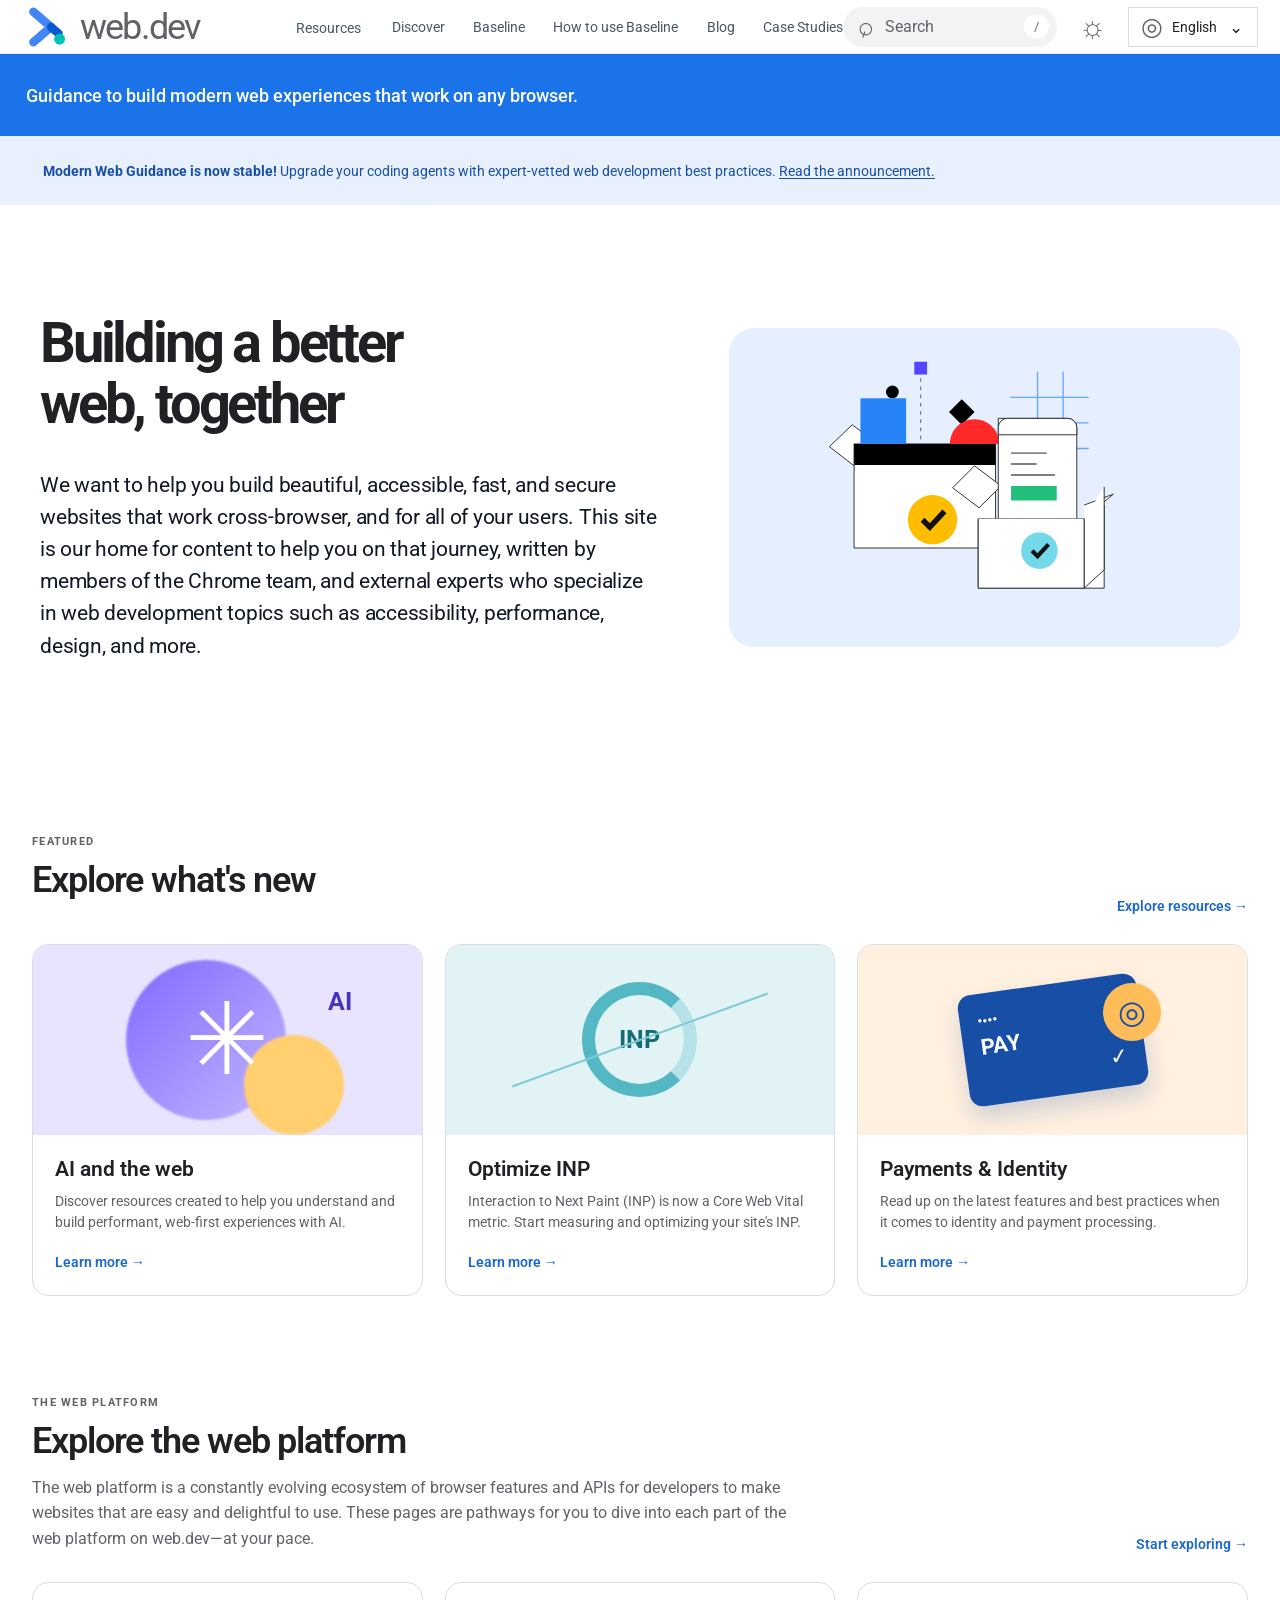
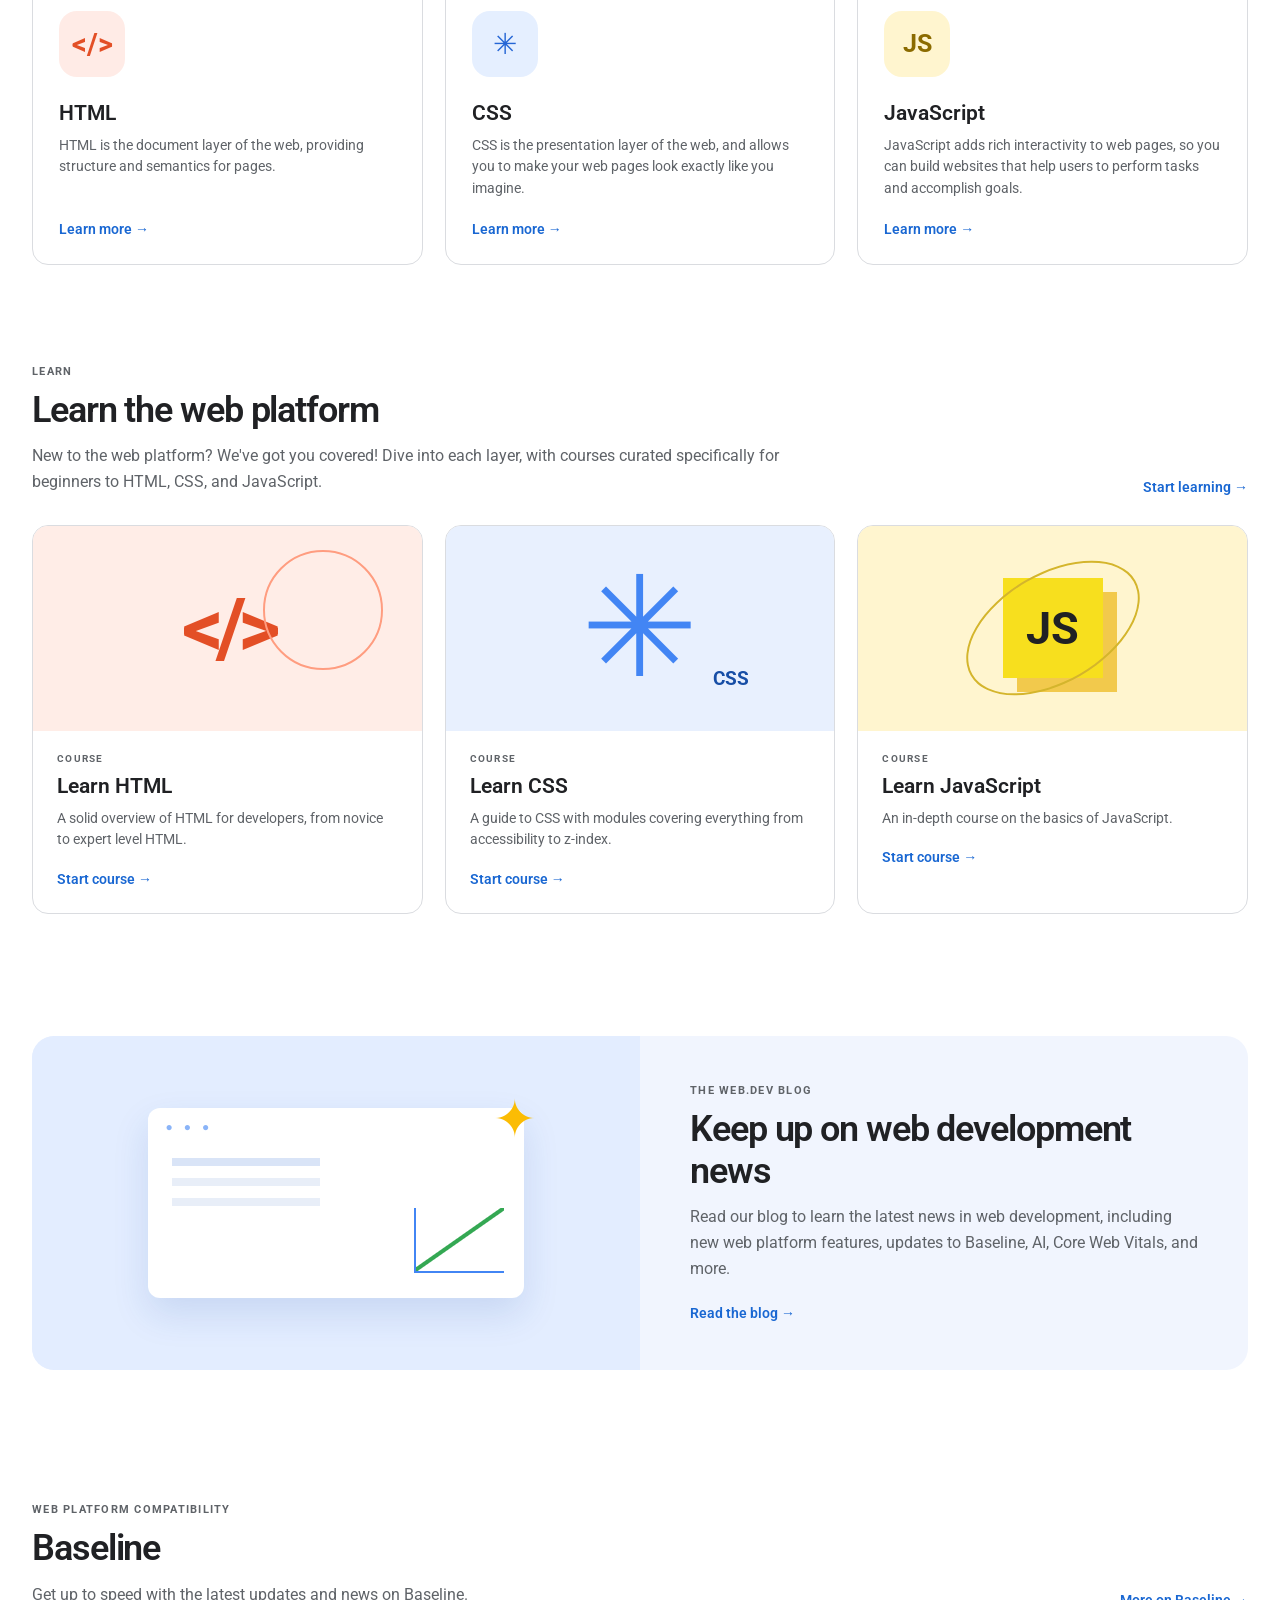
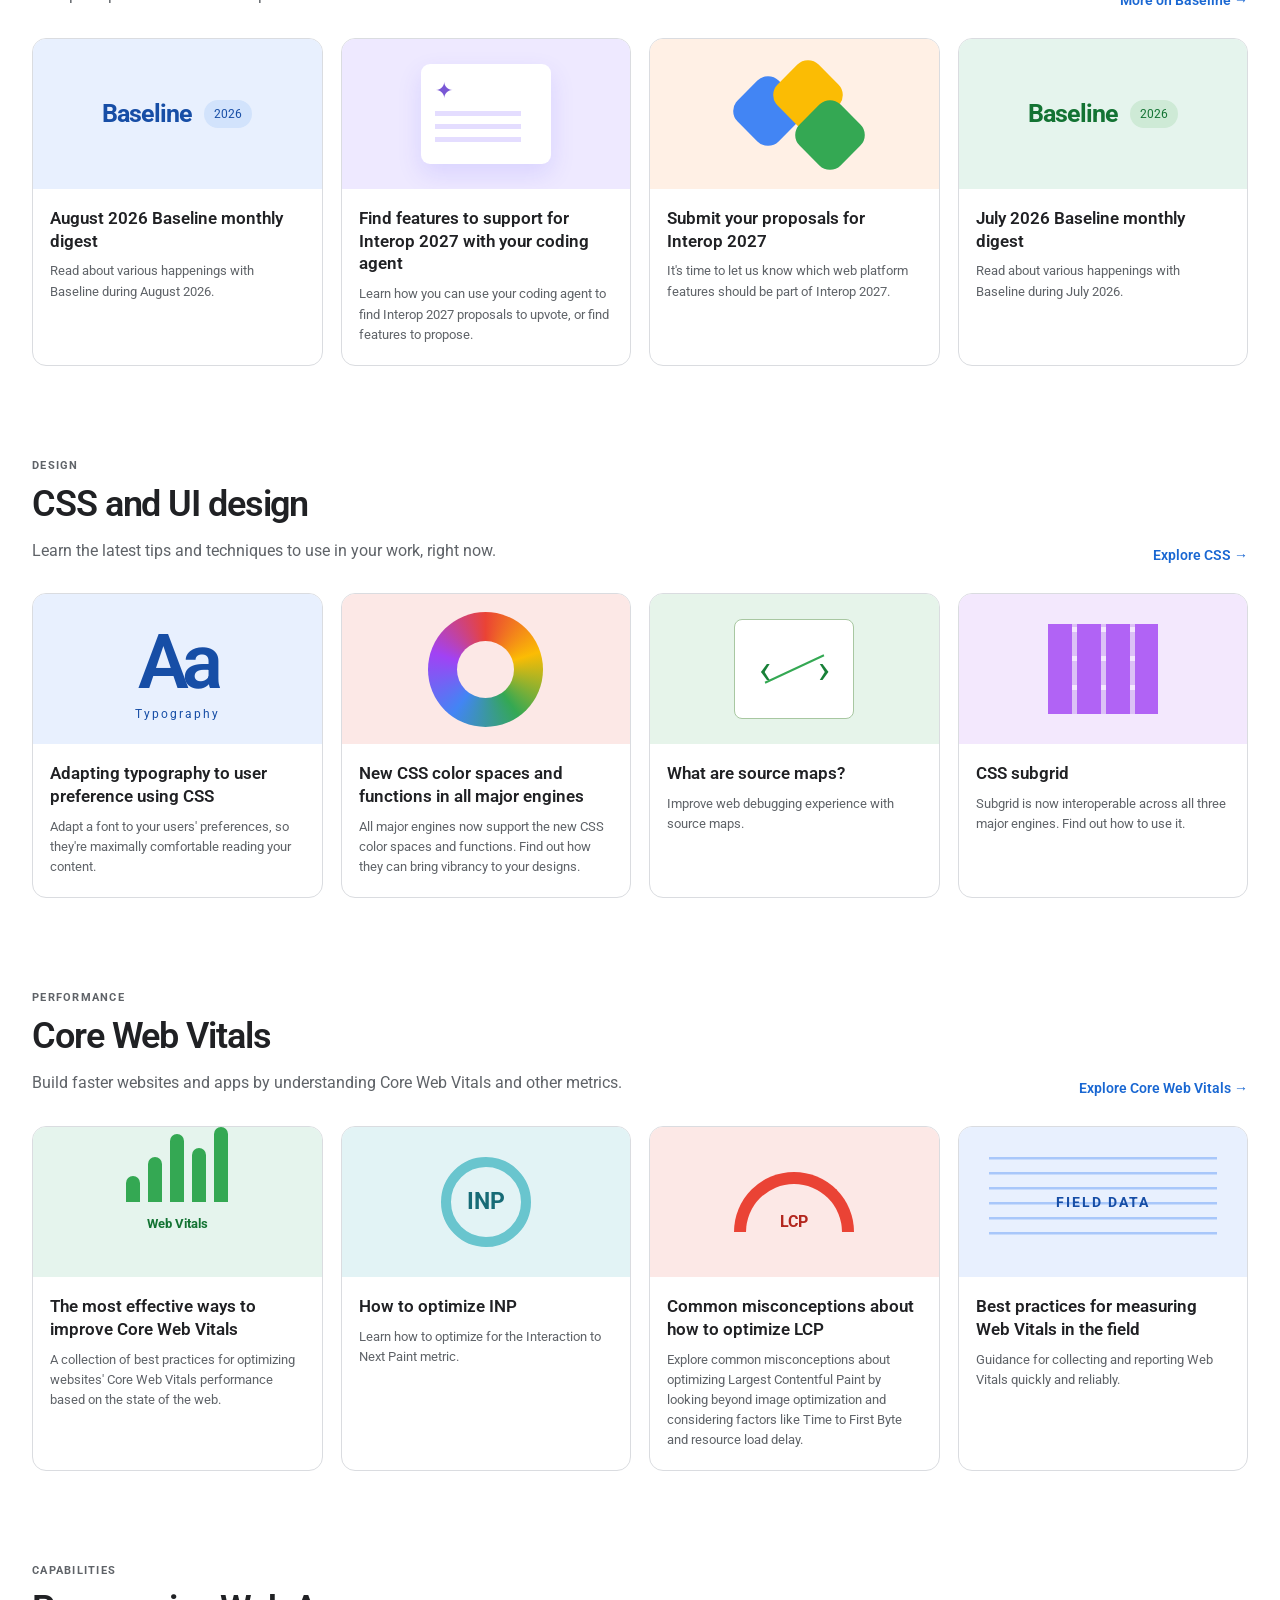
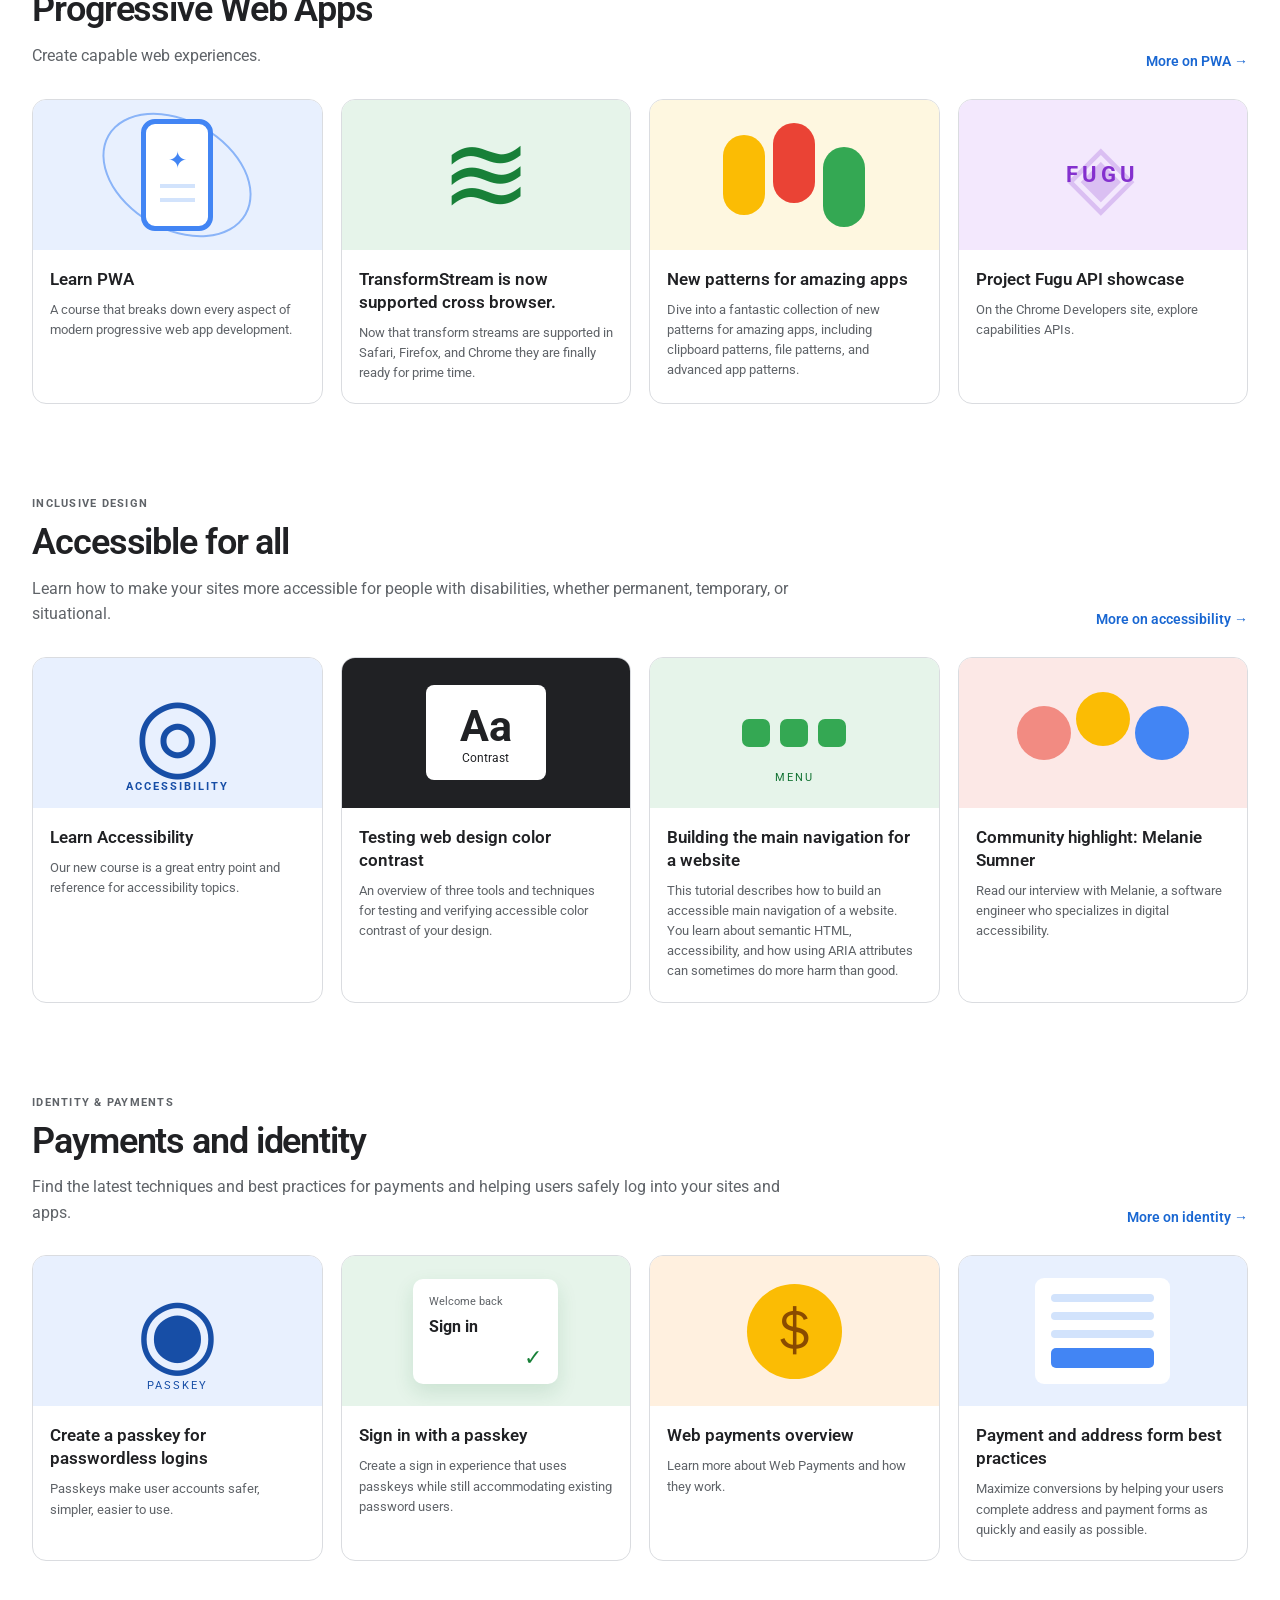
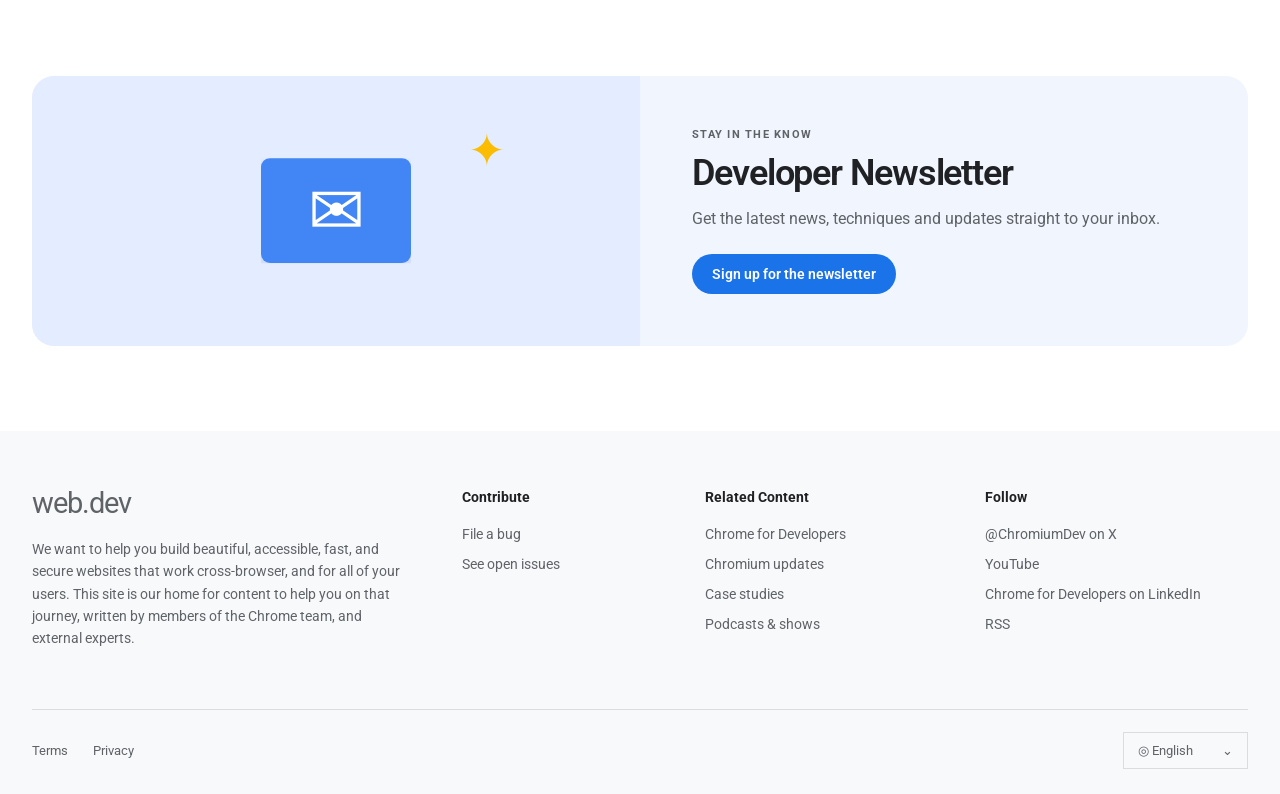
==== webdev-full-clone/index.html @ 901d0e4b "initial commit" ====
<!DOCTYPE html>
<html lang="en">

<head>
  <meta charset="UTF-8">
  <meta name="viewport" content="width=device-width, initial-scale=1.0">
  <meta name="description" content="Guidance to build modern web experiences that work on any browser.">
  <title>web.dev — Building a better web, together</title>
  <link rel="preconnect" href="https://fonts.googleapis.com">
  <link rel="preconnect" href="https://fonts.gstatic.com" crossorigin>
  <link
    href="https://fonts.googleapis.com/css2?family=Google+Sans:wght@400;500;600;700&family=Roboto:wght@400;500;700&display=swap"
    rel="stylesheet">
  <link rel="stylesheet" href="style.css">
</head>

<body>
  <header class="site-header">
    <a class="brand" href="" aria-label="web.dev home">
      <svg class="brand-mark" viewBox="0 0 40 40" aria-hidden="true">
        <path d="M7 5.5 23.8 20 7 34.5" fill="none" stroke="#4285f4" stroke-width="8" stroke-linecap="round"
          stroke-linejoin="round" />
        <path d="M23.8 20 31 26.2" fill="none" stroke="#0b57d0" stroke-width="8" stroke-linecap="round" />
        <circle cx="32" cy="31.5" r="5.2" fill="#00c4b3" />
      </svg>
      <span>web.dev</span>
    </a>
    <nav class="main-nav" aria-label="Main navigation">
      <a href="">Resources <span class="caret"></span></a><a href="">Discover</a><a href="">Baseline</a><a href="">How
        to use Baseline</a><a href="">Blog</a><a href="">Case Studies</a>
    </nav>
    <div class="header-actions">
      <a class="search" href=""><span class="search-icon">⌕</span><span>Search</span><kbd>/</kbd></a>
      <a class="theme" href="" aria-label="Change theme">☼</a>
      <a class="language" href=""><span class="globe">◎</span> English <span class="caret">⌄</span></a>
      <a class="sign-in" href="">Sign in</a>
    </div>
  </header>

  <div class="blue-strip">Guidance to build modern web experiences that work on any browser.</div>
  <div class="announcement">
    <p><strong>Modern Web Guidance is now stable!</strong> Upgrade your coding agents with expert-vetted web development
      best practices. <a href="">Read the announcement.</a></p>
  </div>

  <main>
    <section class="hero">
      <div class="hero-copy">
        <h1>Building a better<br class="desktop-break"> web, together</h1>
        <p>We want to help you build beautiful, accessible, fast, and secure websites that work cross-browser, and for
          all of your users. This site is our home for content to help you on that journey, written by members of the
          Chrome team, and external experts who specialize in web development topics such as accessibility, performance,
          design, and more.</p>
      </div>
      <div class="hero-art">
        <svg viewBox="0 0 560 350" role="img" aria-label="Illustration of web development resources">
          <rect width="560" height="350" rx="28" fill="#e5efff" />
          <path d="M338 48v160M366 48v160M394 76h-86M394 104h-86M394 132h-86" stroke="#69a7ff" stroke-width="1.5"
            fill="none" />
          <path d="M210 46v110" stroke="#555" stroke-dasharray="4 5" />
          <rect x="203" y="37" width="14" height="14" fill="#5145ff" />
          <circle cx="179" cy="70" r="7" />
          <path d="M179 77v72" stroke="#111" stroke-dasharray="4 5" />
          <path d="m255 78 14 14-14 14-14-14z" />
          <path d="m110 130 25-24 28 21-26 24z" fill="#fff" stroke="#222" />
          <path d="M137 127h155v114H137z" fill="#fff" stroke="#222" />
          <path d="M137 127h155v23H137z" />
          <path d="M242 127c0-15 12-27 27-27s27 12 27 27" fill="#ff2929" />
          <rect x="144" y="77" width="50" height="50" fill="#2684f8" />
          <path d="m245 175 24-24 29 22-24 24z" fill="#fff" stroke="#222" />
          <path d="M295 99h76a10 10 0 0 1 10 10v105h-86z" fill="#fff" stroke="#222" />
          <path d="M295 109a10 10 0 0 1 10-10h66a10 10 0 0 1 10 10v8h-86z" fill="#fff" stroke="#222" />
          <path d="M309 137h39M309 149h28M309 161h48" stroke="#555" stroke-width="1.5" />
          <path d="M309 173h50v16h-50z" fill="#21bf79" />
          <path d="M273 209h116l22-15v91H273z" fill="#fff" stroke="#222" />
          <path d="M389 209 421 182 389 194" fill="#fff" stroke="#222" />
          <path d="M389 209v76l22-20v-91" fill="#fff" stroke="#222" />
          <path d="M273 209v76h116v-76" fill="#fff" stroke="#222" />
          <circle cx="223" cy="210" r="27" fill="#ffbd00" />
          <path d="m212 210 8 8 16-17" fill="none" stroke="#111" stroke-width="6" />
          <circle cx="340" cy="244" r="20" fill="#73d8e9" />
          <path d="m332 244 6 6 12-13" fill="none" stroke="#111" stroke-width="4.5" />
        </svg>
      </div>
    </section>

    <section class="featured section-wrap">
      <div class="section-heading">
        <div><span class="eyebrow">FEATURED</span>
          <h2>Explore what's new</h2>
        </div><a class="text-link" href="">Explore resources <span>→</span></a>
      </div>
      <div class="feature-grid">
        <a class="feature-card feature-ai" href="">
          <div class="feature-visual ai-visual"><span class="orb orb-one"></span><span class="orb orb-two"></span><span
              class="spark">✳</span><span class="ai-label">AI</span></div>
          <div class="card-copy">
            <h3>AI and the web</h3>
            <p>Discover resources created to help you understand and build performant, web-first experiences with AI.
            </p><span class="text-link">Learn more →</span>
          </div>
        </a>
        <a class="feature-card feature-inp" href="">
          <div class="feature-visual inp-visual">
            <div class="metric-ring">INP</div>
            <div class="metric-line"></div>
          </div>
          <div class="card-copy">
            <h3>Optimize INP</h3>
            <p>Interaction to Next Paint (INP) is now a Core Web Vital metric. Start measuring and optimizing your
              site's INP.</p><span class="text-link">Learn more →</span>
          </div>
        </a>
        <a class="feature-card feature-pay" href="">
          <div class="feature-visual pay-visual">
            <div class="pay-card"><span>••••</span><b>PAY</b><i>✓</i></div>
            <div class="pay-circle">◎</div>
          </div>
          <div class="card-copy">
            <h3>Payments &amp; Identity</h3>
            <p>Read up on the latest features and best practices when it comes to identity and payment processing.</p>
            <span class="text-link">Learn more →</span>
          </div>
        </a>
      </div>
    </section>

    <section class="platform section-wrap">
      <div class="section-heading">
        <div><span class="eyebrow">THE WEB PLATFORM</span>
          <h2>Explore the web platform</h2>
          <p class="section-intro">The web platform is a constantly evolving ecosystem of browser features and APIs for
            developers to make websites that are easy and delightful to use. These pages are pathways for you to dive
            into each part of the web platform on web.dev—at your pace.</p>
        </div><a class="text-link" href="">Start exploring →</a>
      </div>
      <div class="platform-grid">
        <a href="" class="platform-card html-card">
          <div class="platform-icon html-icon">&lt;/&gt;</div>
          <h3>HTML</h3>
          <p>HTML is the document layer of the web, providing structure and semantics for pages.</p><span
            class="text-link">Learn more →</span>
        </a>
        <a href="" class="platform-card css-card">
          <div class="platform-icon css-icon">✳</div>
          <h3>CSS</h3>
          <p>CSS is the presentation layer of the web, and allows you to make your web pages look exactly like you
            imagine.</p><span class="text-link">Learn more →</span>
        </a>
        <a href="" class="platform-card js-card">
          <div class="platform-icon js-icon">JS</div>
          <h3>JavaScript</h3>
          <p>JavaScript adds rich interactivity to web pages, so you can build websites that help users to perform tasks
            and accomplish goals.</p><span class="text-link">Learn more →</span>
        </a>
      </div>
    </section>

    <section class="learning section-wrap">
      <div class="section-heading">
        <div><span class="eyebrow">LEARN</span>
          <h2>Learn the web platform</h2>
          <p class="section-intro">New to the web platform? We've got you covered! Dive into each layer, with courses
            curated specifically for beginners to HTML, CSS, and JavaScript.</p>
        </div><a class="text-link" href="">Start learning →</a>
      </div>
      <div class="course-grid">
        <a href="" class="course-card">
          <div class="course-art learn-html"><span class="big-code">&lt;/&gt;</span><span class="art-dot"></span></div>
          <div class="course-info"><span class="eyebrow">COURSE</span>
            <h3>Learn HTML</h3>
            <p>A solid overview of HTML for developers, from novice to expert level HTML.</p><span
              class="text-link">Start course →</span>
          </div>
        </a>
        <a href="" class="course-card">
          <div class="course-art learn-css"><span class="css-star">✳</span><span class="css-tile">CSS</span></div>
          <div class="course-info"><span class="eyebrow">COURSE</span>
            <h3>Learn CSS</h3>
            <p>A guide to CSS with modules covering everything from accessibility to z-index.</p><span
              class="text-link">Start course →</span>
          </div>
        </a>
        <a href="" class="course-card">
          <div class="course-art learn-js"><span class="js-tile">JS</span><span class="js-orbit"></span></div>
          <div class="course-info"><span class="eyebrow">COURSE</span>
            <h3>Learn JavaScript</h3>
            <p>An in-depth course on the basics of JavaScript.</p><span class="text-link">Start course →</span>
          </div>
        </a>
      </div>
    </section>

    <section class="blog-banner section-wrap">
      <div class="blog-art">
        <div class="blog-window">
          <div class="window-dots">● ● ●</div>
          <div class="window-lines"></div>
          <div class="window-chart"></div>
        </div>
        <div class="blog-spark">✦</div>
      </div>
      <div class="blog-copy"><span class="eyebrow">THE WEB.DEV BLOG</span>
        <h2>Keep up on web development news</h2>
        <p>Read our blog to learn the latest news in web development, including new web platform features, updates to
          Baseline, AI, Core Web Vitals, and more.</p><a class="text-link" href="">Read the blog →</a>
      </div>
    </section>

    <section class="content-section section-wrap baseline">
      <div class="section-heading">
        <div><span class="eyebrow">WEB PLATFORM COMPATIBILITY</span>
          <h2>Baseline</h2>
          <p class="section-intro">Get up to speed with the latest updates and news on Baseline.</p>
        </div><a class="text-link" href="">More on Baseline →</a>
      </div>
      <div class="article-grid">
        <a href="" class="article-card">
          <div class="article-art baseline-art"><span class="baseline-word">Baseline</span><span
              class="baseline-pill">2026</span></div>
          <div class="article-copy">
            <h3>August 2026 Baseline monthly digest</h3>
            <p>Read about various happenings with Baseline during August 2026.</p>
          </div>
        </a>
        <a href="" class="article-card">
          <div class="article-art agent-art">
            <div class="agent-window"><span>✦</span><i></i><i></i><i></i></div>
          </div>
          <div class="article-copy">
            <h3>Find features to support for Interop 2027 with your coding agent</h3>
            <p>Learn how you can use your coding agent to find Interop 2027 proposals to upvote, or find features to
              propose.</p>
          </div>
        </a>
        <a href="" class="article-card">
          <div class="article-art interop-art">
            <div class="interop-shapes"><b></b><i></i><em></em></div>
          </div>
          <div class="article-copy">
            <h3>Submit your proposals for Interop 2027</h3>
            <p>It's time to let us know which web platform features should be part of Interop 2027.</p>
          </div>
        </a>
        <a href="" class="article-card">
          <div class="article-art baseline-art alt"><span class="baseline-word">Baseline</span><span
              class="baseline-pill">2026</span></div>
          <div class="article-copy">
            <h3>July 2026 Baseline monthly digest</h3>
            <p>Read about various happenings with Baseline during July 2026.</p>
          </div>
        </a>
      </div>
    </section>

    <section class="content-section section-wrap">
      <div class="section-heading">
        <div><span class="eyebrow">DESIGN</span>
          <h2>CSS and UI design</h2>
          <p class="section-intro">Learn the latest tips and techniques to use in your work, right now.</p>
        </div><a class="text-link" href="">Explore CSS →</a>
      </div>
      <div class="article-grid">
        <a href="" class="article-card">
          <div class="article-art type-art"><span>Aa</span><small>Typography</small></div>
          <div class="article-copy">
            <h3>Adapting typography to user preference using CSS</h3>
            <p>Adapt a font to your users' preferences, so they're maximally comfortable reading your content.</p>
          </div>
        </a>
        <a href="" class="article-card">
          <div class="article-art color-art">
            <div class="color-wheel"></div>
          </div>
          <div class="article-copy">
            <h3>New CSS color spaces and functions in all major engines</h3>
            <p>All major engines now support the new CSS color spaces and functions. Find out how they can bring
              vibrancy to your designs.</p>
          </div>
        </a>
        <a href="" class="article-card">
          <div class="article-art maps-art">
            <div class="map-sheet"><span>‹</span><span>›</span><i></i></div>
          </div>
          <div class="article-copy">
            <h3>What are source maps?</h3>
            <p>Improve web debugging experience with source maps.</p>
          </div>
        </a>
        <a href="" class="article-card">
          <div class="article-art subgrid-art">
            <div class="grid-tiles"></div>
          </div>
          <div class="article-copy">
            <h3>CSS subgrid</h3>
            <p>Subgrid is now interoperable across all three major engines. Find out how to use it.</p>
          </div>
        </a>
      </div>
    </section>

    <section class="content-section section-wrap">
      <div class="section-heading">
        <div><span class="eyebrow">PERFORMANCE</span>
          <h2>Core Web Vitals</h2>
          <p class="section-intro">Build faster websites and apps by understanding Core Web Vitals and other metrics.
          </p>
        </div><a class="text-link" href="">Explore Core Web Vitals →</a>
      </div>
      <div class="article-grid">
        <a href="" class="article-card">
          <div class="article-art vitals-art">
            <div class="vital-bars"><i></i><i></i><i></i><i></i><i></i></div><span>Web Vitals</span>
          </div>
          <div class="article-copy">
            <h3>The most effective ways to improve Core Web Vitals</h3>
            <p>A collection of best practices for optimizing websites' Core Web Vitals performance based on the state of
              the web.</p>
          </div>
        </a>
        <a href="" class="article-card">
          <div class="article-art inp-art">
            <div class="pulse">INP</div>
          </div>
          <div class="article-copy">
            <h3>How to optimize INP</h3>
            <p>Learn how to optimize for the Interaction to Next Paint metric.</p>
          </div>
        </a>
        <a href="" class="article-card">
          <div class="article-art lcp-art">
            <div class="speed-gauge">LCP</div>
          </div>
          <div class="article-copy">
            <h3>Common misconceptions about how to optimize LCP</h3>
            <p>Explore common misconceptions about optimizing Largest Contentful Paint by looking beyond image
              optimization and considering factors like Time to First Byte and resource load delay.</p>
          </div>
        </a>
        <a href="" class="article-card">
          <div class="article-art field-art">
            <div class="field-lines"></div><span>FIELD DATA</span>
          </div>
          <div class="article-copy">
            <h3>Best practices for measuring Web Vitals in the field</h3>
            <p>Guidance for collecting and reporting Web Vitals quickly and reliably.</p>
          </div>
        </a>
      </div>
    </section>

    <section class="content-section section-wrap">
      <div class="section-heading">
        <div><span class="eyebrow">CAPABILITIES</span>
          <h2>Progressive Web Apps</h2>
          <p class="section-intro">Create capable web experiences.</p>
        </div><a class="text-link" href="">More on PWA →</a>
      </div>
      <div class="article-grid">
        <a href="" class="article-card">
          <div class="article-art pwa-art">
            <div class="phone"><span>✦</span><i></i><i></i></div>
            <div class="pwa-orbit"></div>
          </div>
          <div class="article-copy">
            <h3>Learn PWA</h3>
            <p>A course that breaks down every aspect of modern progressive web app development.</p>
          </div>
        </a>
        <a href="" class="article-card">
          <div class="article-art stream-art">
            <div class="stream-symbol">≋</div>
          </div>
          <div class="article-copy">
            <h3>TransformStream is now supported cross browser.</h3>
            <p>Now that transform streams are supported in Safari, Firefox, and Chrome they are finally ready for prime
              time.</p>
          </div>
        </a>
        <a href="" class="article-card">
          <div class="article-art patterns-art">
            <div class="pattern-circles"><i></i><i></i><i></i></div>
          </div>
          <div class="article-copy">
            <h3>New patterns for amazing apps</h3>
            <p>Dive into a fantastic collection of new patterns for amazing apps, including clipboard patterns, file
              patterns, and advanced app patterns.</p>
          </div>
        </a>
        <a href="" class="article-card">
          <div class="article-art fugu-art"><span>FUGU</span>
            <div class="fugu-shape">◈</div>
          </div>
          <div class="article-copy">
            <h3>Project Fugu API showcase</h3>
            <p>On the Chrome Developers site, explore capabilities APIs.</p>
          </div>
        </a>
      </div>
    </section>

    <section class="content-section section-wrap">
      <div class="section-heading">
        <div><span class="eyebrow">INCLUSIVE DESIGN</span>
          <h2>Accessible for all</h2>
          <p class="section-intro">Learn how to make your sites more accessible for people with disabilities, whether
            permanent, temporary, or situational.</p>
        </div><a class="text-link" href="">More on accessibility →</a>
      </div>
      <div class="article-grid">
        <a href="" class="article-card">
          <div class="article-art access-art">
            <div class="access-symbol">◎</div><span>ACCESSIBILITY</span>
          </div>
          <div class="article-copy">
            <h3>Learn Accessibility</h3>
            <p>Our new course is a great entry point and reference for accessibility topics.</p>
          </div>
        </a>
        <a href="" class="article-card">
          <div class="article-art contrast-art">
            <div class="contrast-box"><b>Aa</b><small>Contrast</small></div>
          </div>
          <div class="article-copy">
            <h3>Testing web design color contrast</h3>
            <p>An overview of three tools and techniques for testing and verifying accessible color contrast of your
              design.</p>
          </div>
        </a>
        <a href="" class="article-card">
          <div class="article-art nav-art">
            <div class="nav-lines"><i></i><i></i><i></i></div><span>MENU</span>
          </div>
          <div class="article-copy">
            <h3>Building the main navigation for a website</h3>
            <p>This tutorial describes how to build an accessible main navigation of a website. You learn about semantic
              HTML, accessibility, and how using ARIA attributes can sometimes do more harm than good.</p>
          </div>
        </a>
        <a href="" class="article-card">
          <div class="article-art people-art">
            <div class="people-circles"><i></i><i></i><i></i></div>
          </div>
          <div class="article-copy">
            <h3>Community highlight: Melanie Sumner</h3>
            <p>Read our interview with Melanie, a software engineer who specializes in digital accessibility.</p>
          </div>
        </a>
      </div>
    </section>

    <section class="content-section section-wrap">
      <div class="section-heading">
        <div><span class="eyebrow">IDENTITY &amp; PAYMENTS</span>
          <h2>Payments and identity</h2>
          <p class="section-intro">Find the latest techniques and best practices for payments and helping users safely
            log into your sites and apps.</p>
        </div><a class="text-link" href="">More on identity →</a>
      </div>
      <div class="article-grid">
        <a href="" class="article-card">
          <div class="article-art passkey-art">
            <div class="keyhole">◉</div><span>PASSKEY</span>
          </div>
          <div class="article-copy">
            <h3>Create a passkey for passwordless logins</h3>
            <p>Passkeys make user accounts safer, simpler, easier to use.</p>
          </div>
        </a>
        <a href="" class="article-card">
          <div class="article-art signin-art">
            <div class="signin-card"><span>Welcome back</span><b>Sign in</b><i>✓</i></div>
          </div>
          <div class="article-copy">
            <h3>Sign in with a passkey</h3>
            <p>Create a sign in experience that uses passkeys while still accommodating existing password users.</p>
          </div>
        </a>
        <a href="" class="article-card">
          <div class="article-art payment-art">
            <div class="payment-symbol">＄</div>
          </div>
          <div class="article-copy">
            <h3>Web payments overview</h3>
            <p>Learn more about Web Payments and how they work.</p>
          </div>
        </a>
        <a href="" class="article-card">
          <div class="article-art form-art">
            <div class="form-lines"><i></i><i></i><i></i><b></b></div>
          </div>
          <div class="article-copy">
            <h3>Payment and address form best practices</h3>
            <p>Maximize conversions by helping your users complete address and payment forms as quickly and easily as
              possible.</p>
          </div>
        </a>
      </div>
    </section>

    <section class="newsletter section-wrap">
      <div class="newsletter-art">
        <div class="mail-envelope"><span>✉</span></div>
        <div class="mail-star">✦</div>
      </div>
      <div class="newsletter-copy"><span class="eyebrow">STAY IN THE KNOW</span>
        <h2>Developer Newsletter</h2>
        <p>Get the latest news, techniques and updates straight to your inbox.</p><a class="newsletter-button"
          href="">Sign up for the newsletter</a>
      </div>
    </section>
  </main>

  <footer class="site-footer">
    <div class="footer-top">
      <div class="footer-about"><a class="footer-brand" href="">web.dev</a>
        <p>We want to help you build beautiful, accessible, fast, and secure websites that work cross-browser, and for
          all of your users. This site is our home for content to help you on that journey, written by members of the
          Chrome team, and external experts.</p>
      </div>
      <div class="footer-column">
        <h3>Contribute</h3><a href="">File a bug</a><a href="">See open issues</a>
      </div>
      <div class="footer-column">
        <h3>Related Content</h3><a href="">Chrome for Developers</a><a href="">Chromium updates</a><a href="">Case
          studies</a><a href="">Podcasts &amp; shows</a>
      </div>
      <div class="footer-column">
        <h3>Follow</h3><a href="">@ChromiumDev on X</a><a href="">YouTube</a><a href="">Chrome for Developers on
          LinkedIn</a><a href="">RSS</a>
      </div>
    </div>
    <div class="footer-bottom">
      <div class="footer-links"><a href="">Terms</a><a href="">Privacy</a></div><a href="" class="footer-language">◎
        English <span>⌄</span></a>
    </div>
  </footer>
</body>

</html>
---- webdev-full-clone/style.css ----
* {
  box-sizing: border-box
}

:root {
  font-family: "Google Sans", Roboto, Arial, sans-serif;
  color: #202124;
  background: #fff;
  font-synthesis: none
}

body {
  margin: 0;
  background: #fff
}

a {
  color: inherit;
  text-decoration: none
}

.site-header {
  height: 54px;
  padding: 0 26px;
  display: flex;
  align-items: center;
  border-bottom: 1px solid #e8eaed;
  background: #fff;
  gap: 0;
  position: relative;
  z-index: 2
}

.brand {
  display: flex;
  align-items: center;
  gap: 12px;
  flex: 0 0 270px;
  color: #5f6368;
  font-size: 36px;
  letter-spacing: -1.8px;
  white-space: nowrap
}

.brand-mark {
  width: 42px;
  height: 42px
}

.main-nav {
  display: flex;
  align-items: center;
  justify-content: space-between;
  gap: clamp(14px, 2.2vw, 38px);
  white-space: nowrap;
  color: #4b5563;
  font-size: 14px
}

.main-nav a:hover,
.footer-column a:hover,
.sign-in:hover {
  color: #1a73e8
}

.caret {
  font-size: 17px;
  margin-left: 3px
}

.header-actions {
  margin-left: auto;
  display: flex;
  align-items: center;
  gap: 22px;
  white-space: nowrap;
  font-size: 14px
}

.search {
  width: 214px;
  height: 40px;
  border-radius: 24px;
  background: #f1f3f4;
  display: flex;
  align-items: center;
  gap: 12px;
  padding: 0 8px 0 14px;
  color: #5f6368;
  font-size: 16px
}

.search-icon {
  font-size: 27px;
  line-height: 1;
  transform: rotate(-25deg)
}

.search kbd {
  margin-left: auto;
  padding: 4px 10px;
  border-radius: 12px;
  background: #fff;
  color: #5f6368;
  font: 13px Roboto, sans-serif
}

.theme {
  font-size: 30px;
  color: #5f6368;
  line-height: 1
}

.language {
  height: 40px;
  border: 1px solid #dadce0;
  display: flex;
  align-items: center;
  gap: 9px;
  padding: 0 12px;
  min-width: 130px
}

.globe {
  font-size: 25px;
  color: #5f6368
}

.sign-in {
  color: #111
}

.blue-strip {
  min-height: 82px;
  padding: 0 26px;
  display: flex;
  align-items: center;
  background: #1a73e8;
  color: #fff;
  font-size: 18px;
  font-weight: 500
}

.announcement {
  min-height: 69px;
  padding: 0 43px;
  display: flex;
  align-items: center;
  background: #e8f0fe;
  color: #174ea6;
  font-size: 14px
}

.announcement p {
  margin: 0
}

.announcement strong {
  font-weight: 700
}

.announcement a {
  text-decoration: underline;
  text-underline-offset: 2px
}

.hero {
  width: min(1330px, calc(100% - 80px));
  min-height: 552px;
  margin: 0 auto;
  padding: 78px 0 65px;
  display: grid;
  grid-template-columns: 1.15fr .95fr;
  align-items: center;
  column-gap: 70px
}

.hero-copy {
  max-width: 650px
}

.hero h1 {
  margin: 0 0 34px;
  color: #202124;
  font-size: clamp(48px, 4.4vw, 72px);
  line-height: 1.08;
  letter-spacing: -3.2px;
  font-weight: 700
}

.hero p {
  margin: 0;
  max-width: 650px;
  color: #111827;
  font-size: 21px;
  line-height: 1.53;
  letter-spacing: -.25px
}

.hero-art {
  width: 100%;
  max-width: 546px;
  justify-self: end
}

.hero-art svg {
  display: block;
  width: 100%;
  height: auto
}

.section-wrap {
  width: min(1240px, calc(100% - 64px));
  margin: 0 auto
}

.featured,
.platform,
.learning,
.content-section {
  padding: 78px 0 22px
}

.section-heading {
  display: flex;
  align-items: flex-end;
  justify-content: space-between;
  gap: 32px;
  margin-bottom: 30px
}

.eyebrow {
  display: block;
  color: #5f6368;
  font-size: 11px;
  font-weight: 700;
  letter-spacing: 1.25px;
  margin-bottom: 12px
}

.section-heading h2,
.blog-copy h2,
.newsletter-copy h2 {
  font-size: 36px;
  line-height: 1.16;
  letter-spacing: -1.1px;
  margin: 0 0 12px;
  font-weight: 600
}

.section-intro {
  max-width: 760px;
  color: #5f6368;
  font-size: 16px;
  line-height: 1.6;
  margin: 0
}

.text-link {
  display: inline-block;
  color: #1967d2;
  font-size: 14px;
  font-weight: 600;
  white-space: nowrap
}

.text-link:hover {
  text-decoration: underline;
  text-underline-offset: 4px
}

.feature-grid {
  display: grid;
  grid-template-columns: repeat(3, 1fr);
  gap: 22px
}

.feature-card,
.platform-card,
.course-card,
.article-card {
  border: 1px solid #dadce0;
  border-radius: 16px;
  overflow: hidden;
  background: #fff;
  transition: box-shadow .2s, transform .2s
}

.feature-card:hover,
.platform-card:hover,
.course-card:hover,
.article-card:hover {
  box-shadow: 0 4px 16px #20212418;
  transform: translateY(-2px)
}

.feature-visual {
  height: 190px;
  position: relative;
  overflow: hidden;
  display: flex;
  align-items: center;
  justify-content: center
}

.ai-visual {
  background: #e8e4ff
}

.orb {
  position: absolute;
  border-radius: 50%;
  filter: blur(1px)
}

.orb-one {
  width: 160px;
  height: 160px;
  background: linear-gradient(135deg, #8069ff, #c2b7ff);
  left: 24%;
  top: 8%
}

.orb-two {
  width: 100px;
  height: 100px;
  background: #ffcf70;
  right: 20%;
  bottom: 0
}

.spark {
  font-size: 100px;
  color: #fff;
  z-index: 1
}

.ai-label {
  position: absolute;
  right: 18%;
  top: 22%;
  font-size: 25px;
  font-weight: 700;
  color: #4734bd
}

.inp-visual {
  background: #e2f3f5
}

.metric-ring {
  width: 115px;
  height: 115px;
  border: 13px solid #54b8c4;
  border-right-color: #b5e3e7;
  border-radius: 50%;
  display: grid;
  place-items: center;
  font-weight: 700;
  font-size: 25px;
  color: #176b76
}

.metric-line {
  position: absolute;
  width: 70%;
  height: 2px;
  background: #80cbd3;
  transform: rotate(-20deg)
}

.pay-visual {
  background: #fff0df
}

.pay-card {
  width: 180px;
  height: 112px;
  background: #174ea6;
  border-radius: 13px;
  padding: 18px;
  color: #fff;
  box-shadow: 0 12px 22px #174ea633;
  transform: rotate(-8deg);
  display: flex;
  flex-direction: column;
  justify-content: space-between
}

.pay-card b {
  font-size: 22px
}

.pay-card i {
  font-style: normal;
  align-self: flex-end;
  font-size: 22px
}

.pay-circle {
  position: absolute;
  right: 22%;
  top: 20%;
  width: 58px;
  height: 58px;
  border-radius: 50%;
  background: #ffbd59;
  display: grid;
  place-items: center;
  font-size: 32px;
  color: #174ea6
}

.card-copy {
  padding: 22px 22px 24px
}

.card-copy h3,
.platform-card h3,
.course-info h3 {
  font-size: 21px;
  margin: 0 0 10px;
  font-weight: 600
}

.card-copy p,
.platform-card p,
.course-info p,
.article-copy p {
  font-size: 14px;
  line-height: 1.55;
  color: #5f6368;
  margin: 0 0 18px
}

.platform-grid {
  display: grid;
  grid-template-columns: repeat(3, 1fr);
  gap: 22px
}

.platform-card {
  padding: 28px 26px 26px;
  min-height: 250px
}

.platform-icon {
  width: 66px;
  height: 66px;
  border-radius: 18px;
  display: grid;
  place-items: center;
  font-size: 29px;
  font-weight: 700;
  margin-bottom: 24px
}

.html-icon {
  background: #ffebe6;
  color: #e34f26
}

.css-icon {
  background: #e5efff;
  color: #2465d5
}

.js-icon {
  background: #fff5cf;
  color: #8b6b00;
  font-size: 25px
}

.platform-card p {
  min-height: 66px
}

.course-grid {
  display: grid;
  grid-template-columns: repeat(3, 1fr);
  gap: 22px
}

.course-art {
  height: 205px;
  position: relative;
  overflow: hidden;
  display: grid;
  place-items: center
}

.learn-html {
  background: #ffede7
}

.big-code {
  font-size: 82px;
  font-weight: 700;
  color: #e34f26;
  letter-spacing: -8px
}

.art-dot {
  position: absolute;
  width: 120px;
  height: 120px;
  border: 2px solid #ff9d80;
  border-radius: 50%;
  right: 10%;
  top: 12%
}

.learn-css {
  background: #e8f0fe
}

.css-star {
  font-size: 140px;
  color: #4285f4;
  line-height: 1
}

.css-tile {
  position: absolute;
  right: 22%;
  bottom: 20%;
  font-size: 19px;
  font-weight: 700;
  color: #174ea6
}

.learn-js {
  background: #fff5cf
}

.js-tile {
  width: 100px;
  height: 100px;
  background: #f7df1e;
  color: #202124;
  display: grid;
  place-items: center;
  font-size: 45px;
  font-weight: 700;
  box-shadow: 14px 14px 0 #f2c94c
}

.js-orbit {
  position: absolute;
  width: 190px;
  height: 110px;
  border: 2px solid #d4b52c;
  border-radius: 50%;
  transform: rotate(-30deg)
}

.course-info {
  padding: 22px 24px 25px
}

.course-info .eyebrow {
  font-size: 10px;
  margin-bottom: 10px
}

.blog-banner {
  margin-top: 100px;
  margin-bottom: 65px;
  border-radius: 22px;
  background: #f1f5fe;
  display: grid;
  grid-template-columns: 1fr 1fr;
  min-height: 310px;
  overflow: hidden
}

.blog-art {
  position: relative;
  display: grid;
  place-items: center;
  background: #e3edff
}

.blog-window {
  width: 62%;
  height: 190px;
  border-radius: 12px;
  background: #fff;
  box-shadow: 0 16px 36px #174ea622;
  position: relative;
  padding: 32px 24px
}

.window-dots {
  position: absolute;
  left: 18px;
  top: 12px;
  color: #8ab4f8;
  font-size: 12px;
  letter-spacing: 4px
}

.window-lines {
  height: 8px;
  width: 45%;
  background: #d9e4f7;
  margin: 18px 0 12px;
  box-shadow: 0 20px 0 #e8eef8, 0 40px 0 #e8eef8
}

.window-chart {
  position: absolute;
  right: 20px;
  bottom: 25px;
  width: 90px;
  height: 65px;
  border-left: 2px solid #4285f4;
  border-bottom: 2px solid #4285f4;
  background: linear-gradient(145deg, transparent 47%, #34a853 48%, #34a853 51%, transparent 52%)
}

.blog-spark {
  position: absolute;
  right: 17%;
  top: 16%;
  font-size: 52px;
  color: #fbbc04
}

.blog-copy {
  padding: 48px 50px;
  align-self: center
}

.blog-copy p,
.newsletter-copy p {
  color: #5f6368;
  line-height: 1.6;
  font-size: 16px;
  margin: 0 0 22px
}

.content-section {
  padding-top: 68px;
  padding-bottom: 25px
}

.article-grid {
  display: grid;
  grid-template-columns: repeat(4, 1fr);
  gap: 18px
}

.article-card {
  border-radius: 14px
}

.article-art {
  height: 150px;
  position: relative;
  display: grid;
  place-items: center;
  overflow: hidden
}

.article-copy {
  padding: 18px 17px 20px
}

.article-copy h3 {
  font-size: 17px;
  line-height: 1.35;
  font-weight: 600;
  margin: 0 0 9px
}

.article-copy p {
  font-size: 13px;
  margin: 0
}

.baseline-art {
  background: #e8f0fe;
  display: flex;
  align-items: center;
  justify-content: center;
  gap: 12px
}

.baseline-word {
  font-size: 25px;
  font-weight: 700;
  color: #174ea6;
  letter-spacing: -1px
}

.baseline-pill {
  font-size: 12px;
  background: #d2e3fc;
  color: #174ea6;
  border-radius: 20px;
  padding: 7px 10px
}

.baseline-art.alt {
  background: #e5f4ed
}

.baseline-art.alt .baseline-word {
  color: #137333
}

.baseline-art.alt .baseline-pill {
  background: #ceead6;
  color: #137333
}

.agent-art {
  background: #eee9ff
}

.agent-window {
  width: 130px;
  height: 100px;
  background: #fff;
  border-radius: 9px;
  box-shadow: 0 10px 24px #5145ff22;
  padding: 14px
}

.agent-window span {
  color: #7957d5;
  font-size: 22px
}

.agent-window i {
  display: block;
  height: 5px;
  background: #e4ddff;
  margin: 8px 0;
  width: 85%
}

.interop-art {
  background: #fff0e5
}

.interop-shapes {
  position: relative;
  width: 130px;
  height: 100px
}

.interop-shapes b,
.interop-shapes i,
.interop-shapes em {
  position: absolute;
  display: block;
  width: 58px;
  height: 58px;
  border-radius: 15px;
  transform: rotate(45deg)
}

.interop-shapes b {
  background: #4285f4;
  left: 10px;
  top: 18px
}

.interop-shapes i {
  background: #fbbc04;
  left: 50px;
  top: 2px
}

.interop-shapes em {
  background: #34a853;
  left: 72px;
  top: 42px
}

.type-art {
  background: #e8f0fe;
  color: #174ea6;
  display: flex;
  flex-direction: column;
  align-items: center;
  justify-content: center
}

.type-art span {
  font-size: 76px;
  font-weight: 600;
  letter-spacing: -7px
}

.type-art small {
  font-size: 12px;
  letter-spacing: 2px
}

.color-art {
  background: #fce8e6
}

.color-wheel {
  width: 115px;
  height: 115px;
  border-radius: 50%;
  background: conic-gradient(#ea4335, #fbbc04, #34a853, #4285f4, #a142f4, #ea4335);
  position: relative
}

.color-wheel:after {
  content: "";
  position: absolute;
  inset: 29px;
  background: #fce8e6;
  border-radius: 50%
}

.maps-art {
  background: #e6f4ea
}

.map-sheet {
  width: 120px;
  height: 100px;
  background: #fff;
  border: 1px solid #a8c7a1;
  border-radius: 8px;
  display: flex;
  justify-content: space-around;
  align-items: center;
  color: #188038;
  font-size: 40px
}

.map-sheet i {
  position: absolute;
  width: 65px;
  height: 2px;
  background: #34a853;
  transform: rotate(-25deg)
}

.subgrid-art {
  background: #f3e8fd
}

.grid-tiles {
  width: 110px;
  height: 90px;
  background: repeating-linear-gradient(90deg, #a142f4 0 24px, transparent 24px 29px), repeating-linear-gradient(0deg, #d7b8f5 0 24px, transparent 24px 29px);
  opacity: .8
}

.vitals-art {
  background: #e5f4ed;
  display: flex;
  align-items: center;
  gap: 14px;
  flex-direction: column
}

.vitals-art span {
  font-size: 13px;
  font-weight: 700;
  color: #137333
}

.vital-bars {
  display: flex;
  align-items: end;
  gap: 8px;
  height: 75px
}

.vital-bars i {
  width: 14px;
  border-radius: 8px 8px 0 0;
  background: #34a853
}

.vital-bars i:nth-child(1) {
  height: 35%
}

.vital-bars i:nth-child(2) {
  height: 60%
}

.vital-bars i:nth-child(3) {
  height: 90%
}

.vital-bars i:nth-child(4) {
  height: 72%
}

.vital-bars i:nth-child(5) {
  height: 100%
}

.inp-art {
  background: #e2f3f5
}

.pulse {
  width: 90px;
  height: 90px;
  border: 10px solid #69c5ce;
  border-radius: 50%;
  display: grid;
  place-items: center;
  color: #176b76;
  font-size: 23px;
  font-weight: 700
}

.lcp-art {
  background: #fce8e6
}

.speed-gauge {
  width: 120px;
  height: 60px;
  border-radius: 120px 120px 0 0;
  border: 12px solid #ea4335;
  border-bottom: 0;
  display: grid;
  place-items: center;
  padding-top: 27px;
  color: #b3261e;
  font-weight: 700
}

.field-art {
  background: #e8f0fe
}

.field-art span {
  z-index: 1;
  color: #174ea6;
  font-size: 14px;
  font-weight: 700;
  letter-spacing: 2px
}

.field-lines {
  position: absolute;
  inset: 30px;
  background: repeating-linear-gradient(0deg, transparent 0 12px, #a8c7fa 13px 15px)
}

.pwa-art {
  background: #e8f0fe
}

.phone {
  width: 72px;
  height: 112px;
  border: 5px solid #4285f4;
  border-radius: 14px;
  background: #fff;
  z-index: 1;
  display: flex;
  align-items: center;
  justify-content: center;
  flex-direction: column;
  gap: 10px;
  color: #4285f4
}

.phone span {
  font-size: 23px
}

.phone i {
  height: 4px;
  width: 35px;
  background: #d2e3fc
}

.pwa-orbit {
  position: absolute;
  width: 160px;
  height: 110px;
  border: 2px solid #8ab4f8;
  border-radius: 50%;
  transform: rotate(30deg)
}

.stream-art {
  background: #e6f4ea
}

.stream-symbol {
  font-size: 110px;
  color: #188038
}

.patterns-art {
  background: #fef7e0
}

.pattern-circles {
  display: flex;
  gap: 8px
}

.pattern-circles i {
  width: 42px;
  height: 80px;
  border-radius: 25px;
  background: #fbbc04
}

.pattern-circles i:nth-child(2) {
  background: #ea4335;
  transform: translateY(-12px)
}

.pattern-circles i:nth-child(3) {
  background: #34a853;
  transform: translateY(12px)
}

.fugu-art {
  background: #f3e8fd;
  color: #8430ce;
  font-size: 22px;
  font-weight: 700;
  letter-spacing: 4px
}

.fugu-shape {
  position: absolute;
  font-size: 88px;
  opacity: .22
}

.access-art {
  background: #e8f0fe;
  color: #174ea6
}

.access-symbol {
  font-size: 100px
}

.access-art span {
  position: absolute;
  bottom: 15px;
  font-size: 11px;
  letter-spacing: 2px;
  font-weight: 700
}

.contrast-art {
  background: #202124
}

.contrast-box {
  width: 120px;
  height: 95px;
  background: #fff;
  color: #202124;
  border-radius: 8px;
  display: flex;
  flex-direction: column;
  align-items: center;
  justify-content: center
}

.contrast-box b {
  font-size: 43px
}

.contrast-box small {
  font-size: 12px
}

.nav-art {
  background: #e6f4ea
}

.nav-lines {
  display: flex;
  gap: 10px
}

.nav-lines i {
  width: 28px;
  height: 28px;
  border-radius: 7px;
  background: #34a853
}

.nav-art span {
  position: absolute;
  bottom: 24px;
  font-size: 11px;
  color: #137333;
  letter-spacing: 2px
}

.people-art {
  background: #fce8e6
}

.people-circles {
  display: flex;
  gap: 5px
}

.people-circles i {
  width: 54px;
  height: 54px;
  border-radius: 50%;
  background: #f28b82
}

.people-circles i:nth-child(2) {
  background: #fbbc04;
  transform: translateY(-14px)
}

.people-circles i:nth-child(3) {
  background: #4285f4
}

.passkey-art {
  background: #e8f0fe;
  color: #174ea6
}

.keyhole {
  font-size: 95px
}

.passkey-art span {
  position: absolute;
  bottom: 14px;
  font-size: 11px;
  letter-spacing: 2px
}

.signin-art {
  background: #e6f4ea
}

.signin-card {
  width: 145px;
  height: 105px;
  background: #fff;
  border-radius: 10px;
  box-shadow: 0 8px 20px #13733322;
  padding: 16px;
  display: flex;
  flex-direction: column;
  gap: 9px
}

.signin-card span {
  font-size: 11px;
  color: #5f6368
}

.signin-card b {
  font-size: 16px
}

.signin-card i {
  font-style: normal;
  align-self: flex-end;
  color: #188038;
  font-size: 22px
}

.payment-art {
  background: #fff0df
}

.payment-symbol {
  width: 95px;
  height: 95px;
  border-radius: 50%;
  background: #fbbc04;
  color: #8a4b00;
  display: grid;
  place-items: center;
  font-size: 58px
}

.form-art {
  background: #e8f0fe
}

.form-lines {
  width: 135px;
  background: #fff;
  border-radius: 9px;
  padding: 16px;
  display: flex;
  flex-direction: column;
  gap: 10px
}

.form-lines i {
  height: 8px;
  background: #d2e3fc;
  border-radius: 4px
}

.form-lines b {
  height: 20px;
  background: #4285f4;
  border-radius: 5px
}

.newsletter {
  margin-top: 90px;
  margin-bottom: 85px;
  background: #f1f5fe;
  border-radius: 22px;
  min-height: 270px;
  display: grid;
  grid-template-columns: 1fr 1fr;
  overflow: hidden
}

.newsletter-art {
  background: #e3edff;
  position: relative;
  display: grid;
  place-items: center
}

.mail-envelope {
  width: 150px;
  height: 105px;
  background: #4285f4;
  clip-path: polygon(0 0, 100% 0, 100% 100%, 0 100%);
  display: grid;
  place-items: center;
  color: #fff;
  font-size: 68px;
  border-radius: 9px;
  box-shadow: 0 10px 25px #174ea633
}

.mail-star {
  position: absolute;
  right: 22%;
  top: 18%;
  font-size: 45px;
  color: #fbbc04
}

.newsletter-copy {
  align-self: center;
  padding: 42px 52px
}

.newsletter-button {
  display: inline-block;
  padding: 12px 20px;
  border-radius: 24px;
  background: #1a73e8;
  color: #fff;
  font-size: 14px;
  font-weight: 600
}

.newsletter-button:hover {
  background: #1558b0
}

.site-footer {
  background: #f8f9fa;
  padding: 55px max(32px, calc((100% - 1240px)/2)) 25px;
  color: #5f6368
}

.footer-top {
  display: grid;
  grid-template-columns: 2fr 1fr 1.2fr 1.4fr;
  gap: 55px;
  padding-bottom: 45px
}

.footer-brand {
  font-size: 29px;
  color: #5f6368;
  letter-spacing: -1px
}

.footer-about p {
  max-width: 390px;
  font-size: 14px;
  line-height: 1.6;
  margin-top: 18px
}

.footer-column {
  display: flex;
  flex-direction: column;
  gap: 14px;
  font-size: 14px
}

.footer-column h3 {
  font-size: 14px;
  color: #202124;
  margin: 3px 0 7px
}

.footer-bottom {
  border-top: 1px solid #dadce0;
  padding-top: 22px;
  display: flex;
  justify-content: space-between;
  align-items: center;
  font-size: 13px
}

.footer-links {
  display: flex;
  gap: 25px
}

.footer-language {
  border: 1px solid #dadce0;
  padding: 10px 14px;
  min-width: 125px
}

.footer-language span {
  float: right
}

@media(max-width:1250px) {
  .brand {
    flex-basis: 205px;
    font-size: 32px
  }

  .main-nav {
    gap: 18px;
    font-size: 13px
  }

  .header-actions {
    gap: 14px
  }

  .search {
    width: 150px
  }

  .section-wrap {
    width: calc(100% - 48px)
  }
}

@media(max-width:980px) {
  .site-header {
    height: auto;
    min-height: 54px;
    padding: 8px 20px;
    flex-wrap: wrap;
    row-gap: 12px
  }

  .brand {
    flex: 1
  }

  .main-nav {
    order: 3;
    width: 100%;
    overflow-x: auto;
    padding: 4px 0 8px
  }

  .header-actions {
    margin-left: 12px
  }

  .search {
    width: 42px;
    justify-content: center;
    padding: 0
  }

  .search span:not(.search-icon),
  .search kbd,
  .language,
  .theme {
    display: none
  }

  .hero {
    grid-template-columns: 1fr .85fr;
    column-gap: 32px;
    width: calc(100% - 48px)
  }

  .hero h1 {
    font-size: clamp(42px, 6vw, 58px)
  }

  .hero p {
    font-size: 18px
  }

  .article-grid {
    grid-template-columns: repeat(2, 1fr)
  }

  .footer-top {
    grid-template-columns: 1.5fr 1fr 1fr;
    gap: 30px
  }

  .footer-about {
    grid-column: 1/-1
  }
}

@media(max-width:680px) {
  .blue-strip {
    min-height: 70px;
    height: auto;
    padding: 18px 20px;
    font-size: 15px
  }

  .announcement {
    padding: 18px 20px;
    line-height: 1.5
  }

  .hero {
    display: flex;
    flex-direction: column;
    align-items: flex-start;
    gap: 38px;
    padding: 58px 0 50px;
    width: calc(100% - 40px)
  }

  .hero h1 {
    font-size: clamp(43px, 11vw, 58px);
    letter-spacing: -2.2px;
    margin-bottom: 24px
  }

  .desktop-break {
    display: none
  }

  .hero p {
    font-size: 17px;
    line-height: 1.55
  }

  .hero-art {
    max-width: 100%;
    align-self: center
  }

  .section-wrap {
    width: calc(100% - 40px)
  }

  .featured,
  .platform,
  .learning,
  .content-section {
    padding-top: 58px
  }

  .section-heading {
    display: block
  }

  .section-heading>.text-link {
    margin-top: 18px
  }

  .section-heading h2,
  .blog-copy h2,
  .newsletter-copy h2 {
    font-size: 30px
  }

  .feature-grid,
  .platform-grid,
  .course-grid {
    grid-template-columns: 1fr
  }

  .feature-visual {
    height: 175px
  }

  .platform-card p {
    min-height: 0
  }

  .blog-banner,
  .newsletter {
    grid-template-columns: 1fr
  }

  .blog-art,
  .newsletter-art {
    min-height: 220px
  }

  .blog-copy,
  .newsletter-copy {
    padding: 32px 25px
  }

  .article-grid {
    grid-template-columns: 1fr
  }

  .article-art {
    height: 170px
  }

  .footer-top {
    grid-template-columns: 1fr 1fr;
    gap: 32px 20px
  }

  .footer-about {
    grid-column: 1/-1
  }

  .footer-bottom {
    gap: 20px;
    align-items: flex-start;
    flex-direction: column
  }

  .site-footer {
    padding: 42px 22px 22px
  }
}
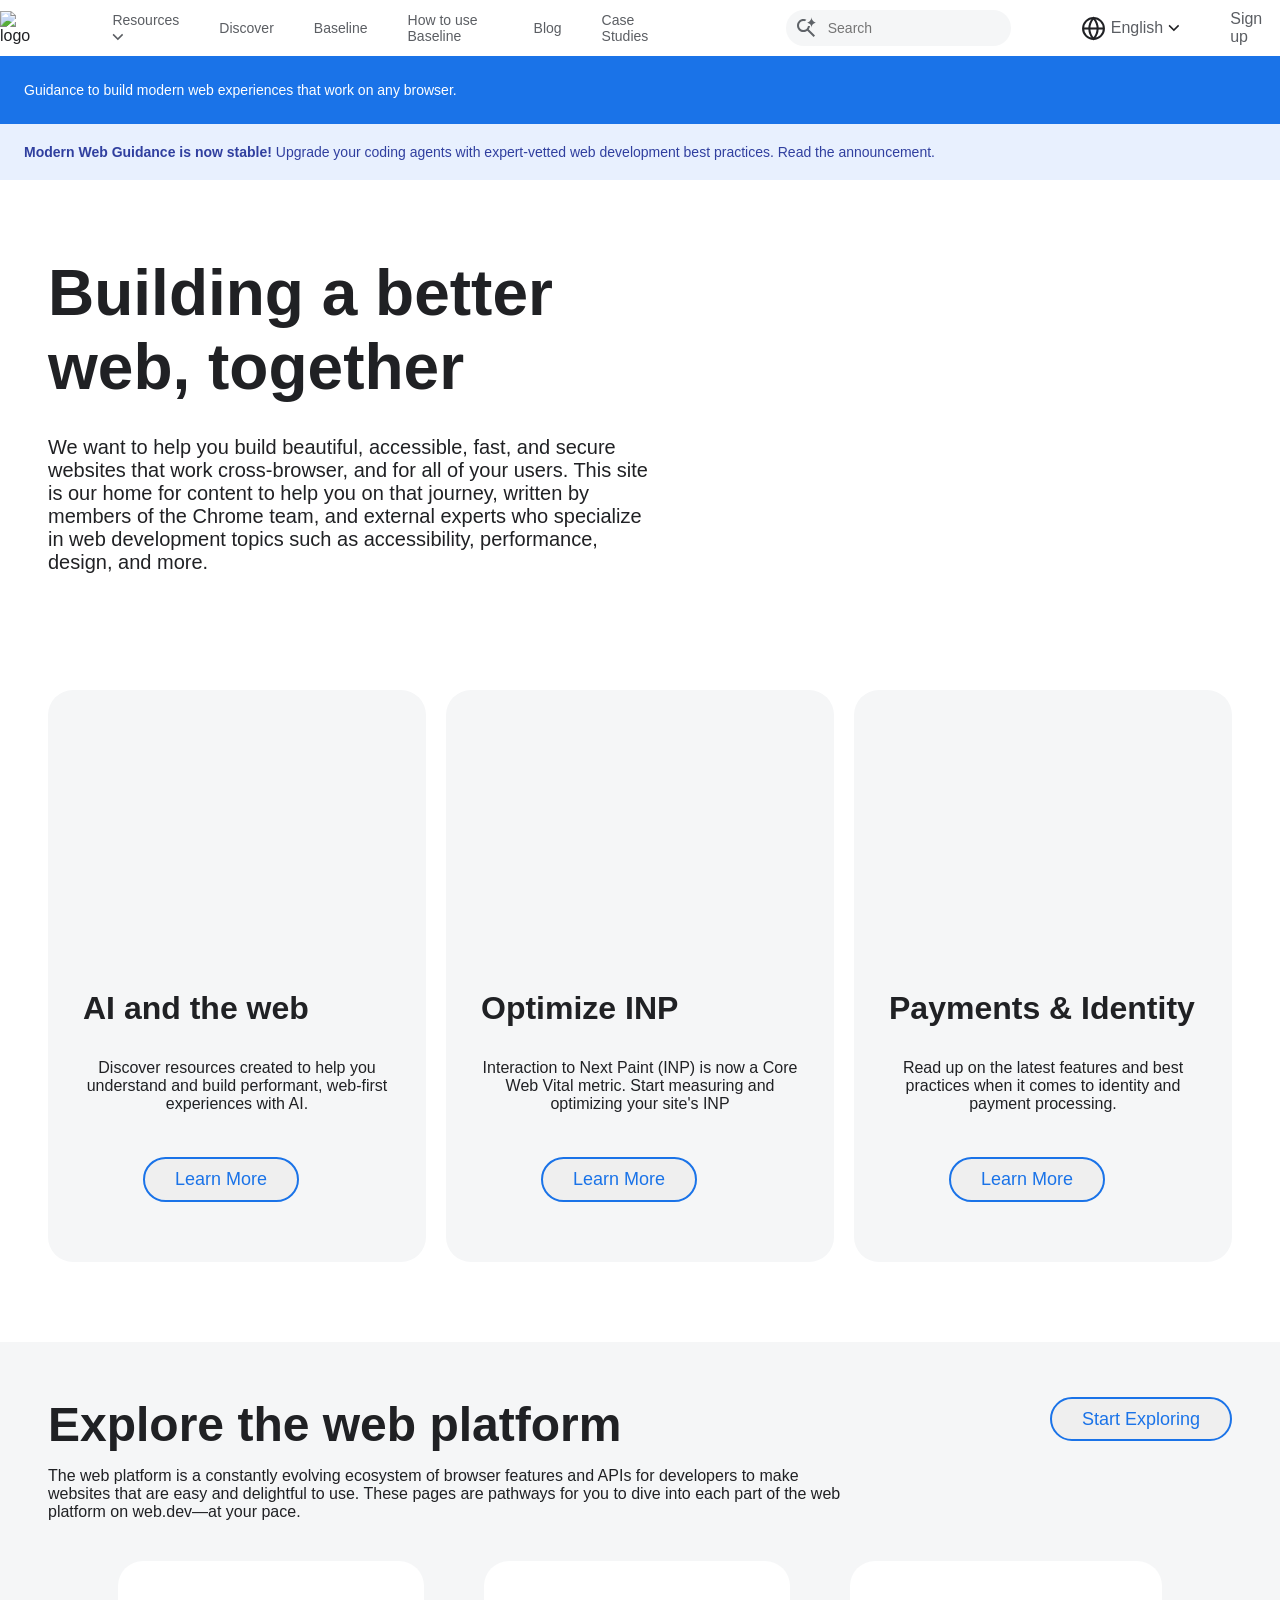
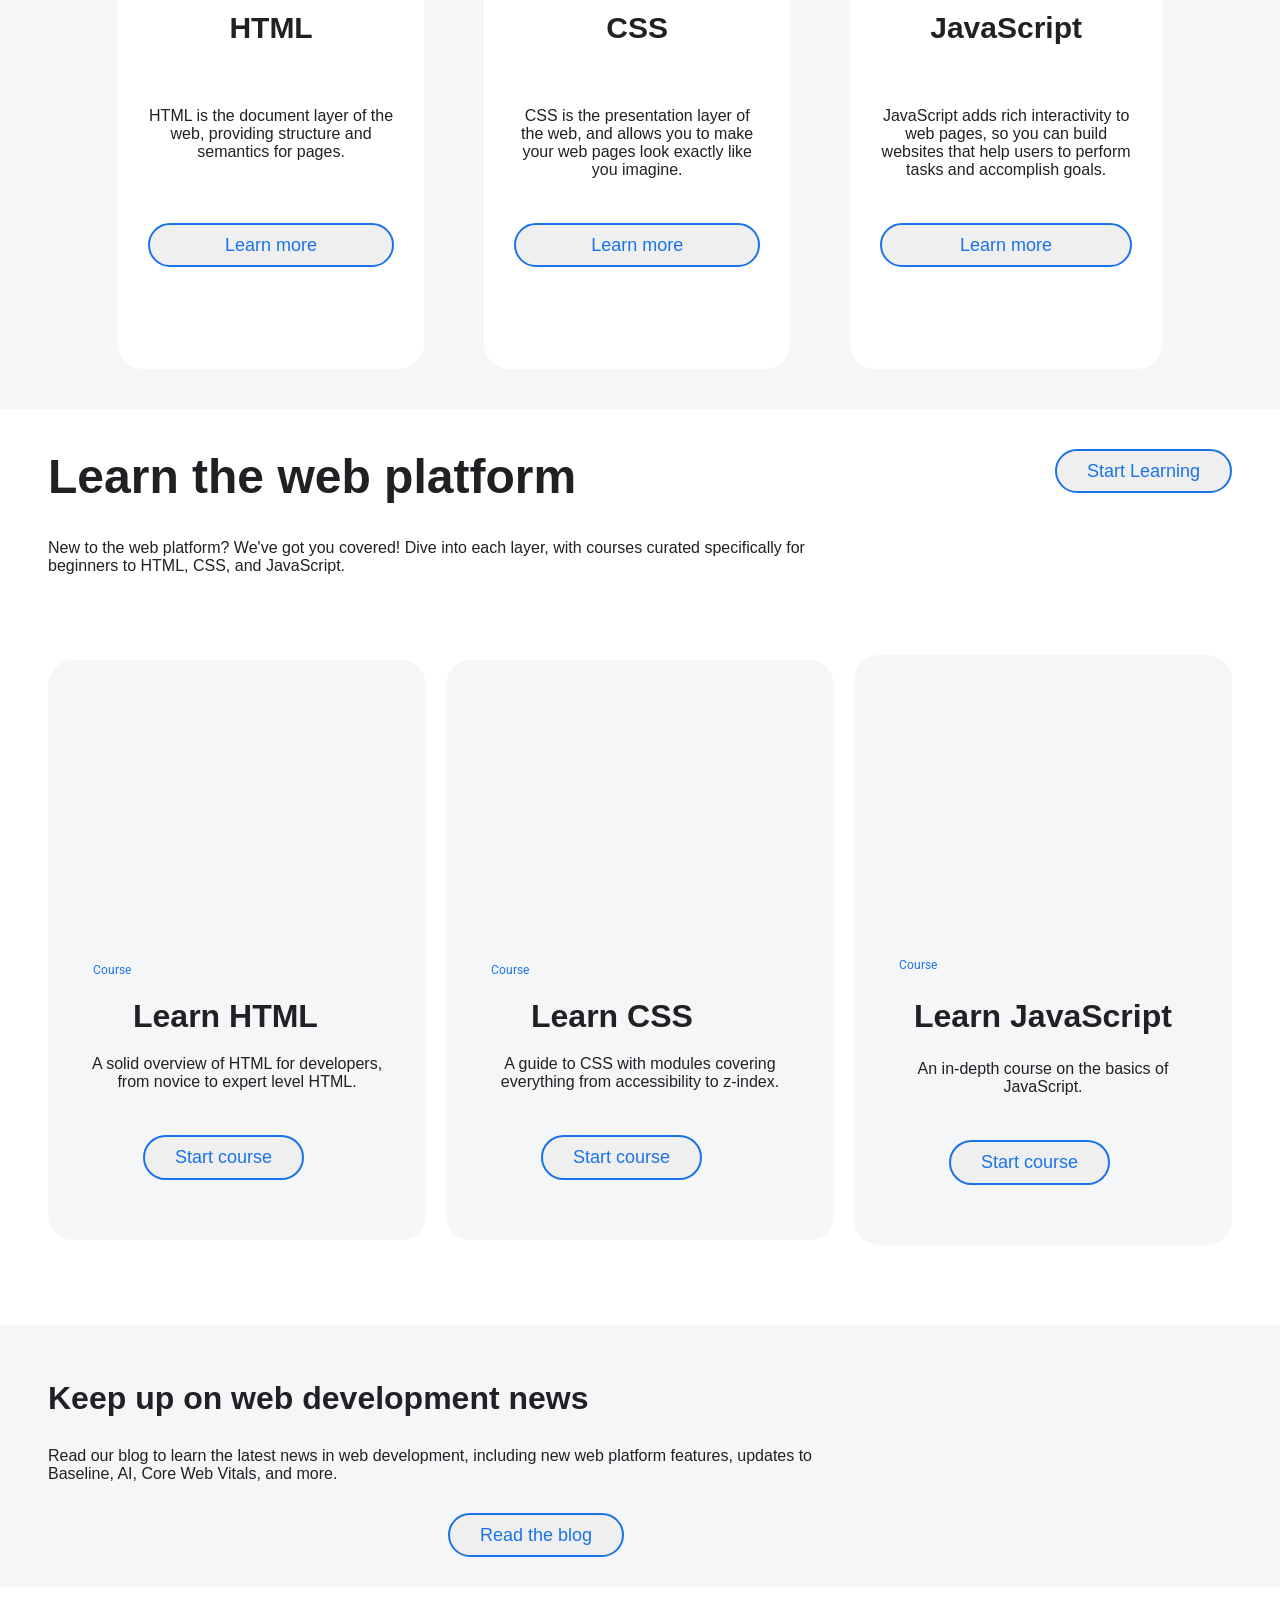
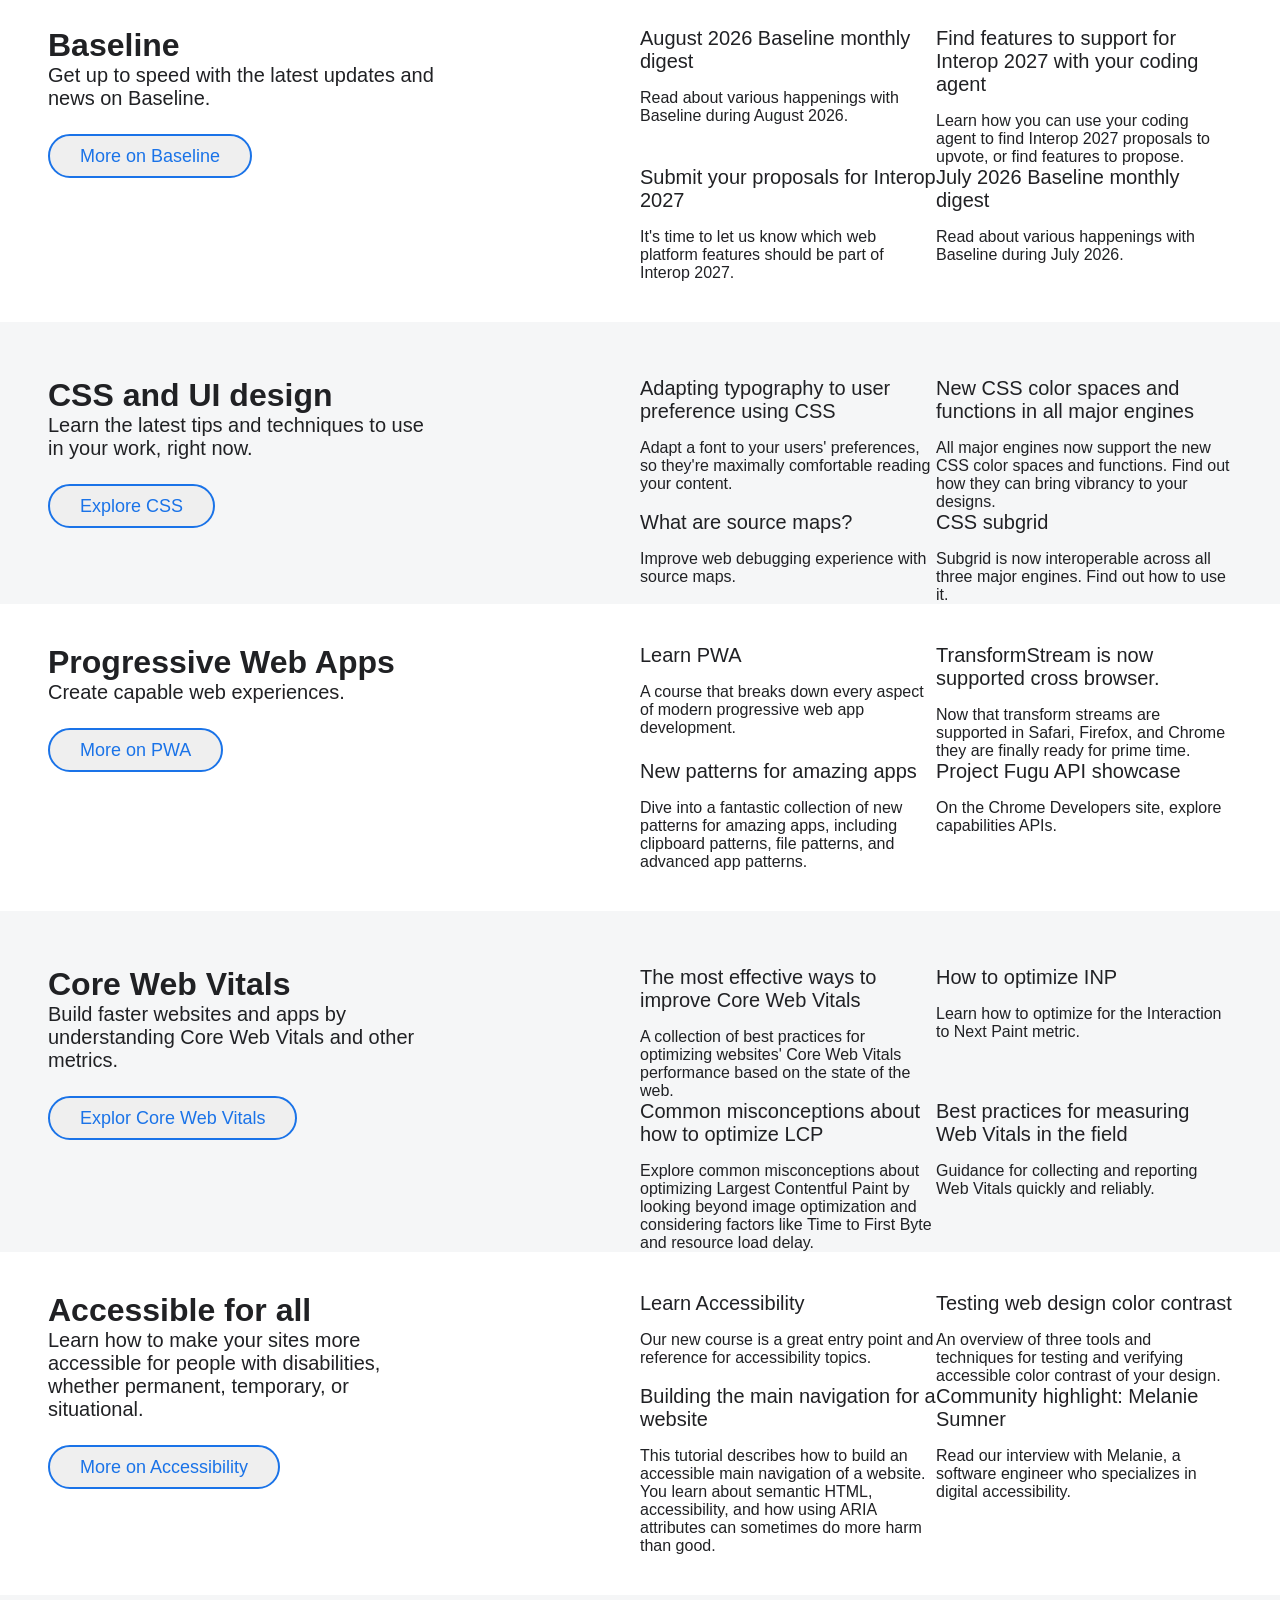
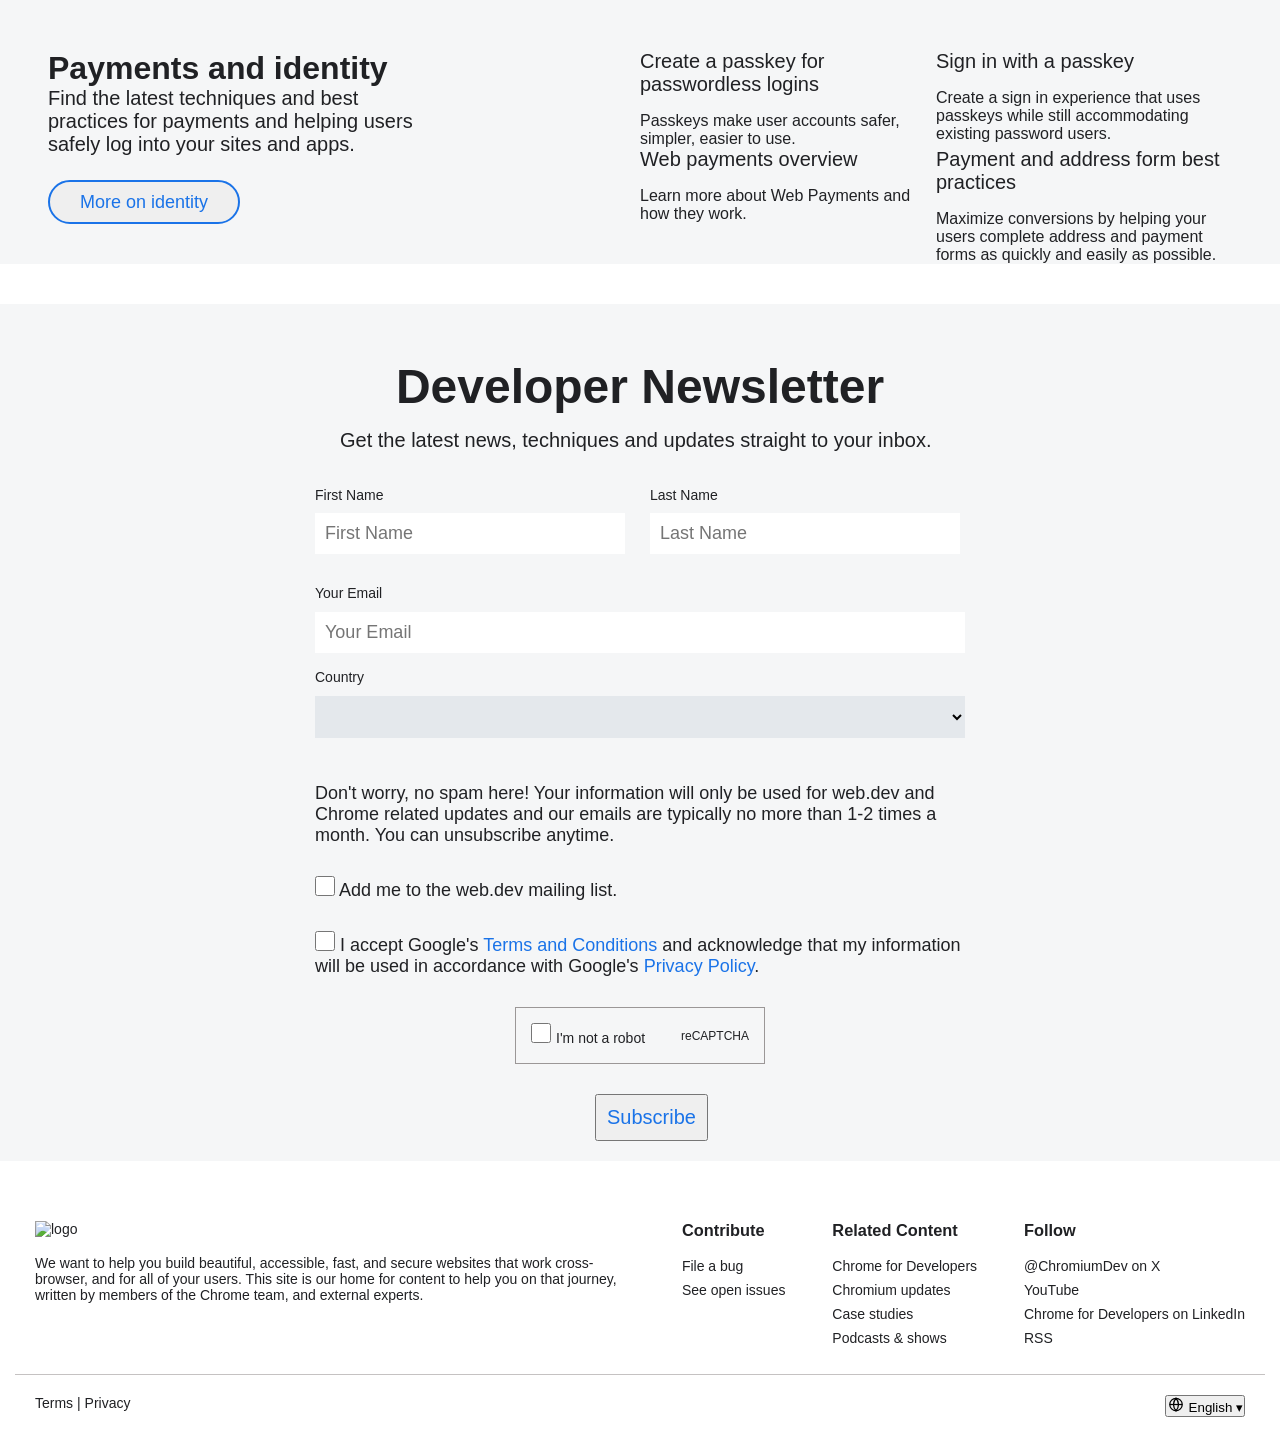
==== commit 192adc64: "removed some files and renamed others" ====
--- a/webdev-full-clone/index.html
+++ b/webdev-full-clone/index.html
@@ -4,537 +4,505 @@
 <head>
   <meta charset="UTF-8">
   <meta name="viewport" content="width=device-width, initial-scale=1.0">
-  <meta name="description" content="Guidance to build modern web experiences that work on any browser.">
-  <title>web.dev — Building a better web, together</title>
+  <title>Web.dev Clone</title>
+  <link rel="stylesheet" href="styles.css">
   <link rel="preconnect" href="https://fonts.googleapis.com">
   <link rel="preconnect" href="https://fonts.gstatic.com" crossorigin>
   <link
-    href="https://fonts.googleapis.com/css2?family=Google+Sans:wght@400;500;600;700&family=Roboto:wght@400;500;700&display=swap"
+    href="https://fonts.googleapis.com/css2?family=Google+Sans:ital,opsz,wght@0,17..18,400..700;1,17..18,400..700&display=swap"
     rel="stylesheet">
-  <link rel="stylesheet" href="style.css">
+  <link rel="preconnect" href="https://fonts.googleapis.com">
+  <link rel="preconnect" href="https://fonts.gstatic.com" crossorigin>
+  <link href="https://fonts.googleapis.com/css2?family=Roboto:ital,wght@0,100..900;1,100..900&display=swap"
+    rel="stylesheet">
 </head>
 
 <body>
-  <header class="site-header">
-    <a class="brand" href="" aria-label="web.dev home">
-      <svg class="brand-mark" viewBox="0 0 40 40" aria-hidden="true">
-        <path d="M7 5.5 23.8 20 7 34.5" fill="none" stroke="#4285f4" stroke-width="8" stroke-linecap="round"
-          stroke-linejoin="round" />
-        <path d="M23.8 20 31 26.2" fill="none" stroke="#0b57d0" stroke-width="8" stroke-linecap="round" />
-        <circle cx="32" cy="31.5" r="5.2" fill="#00c4b3" />
+  <header>
+    <a href=""><img
+        src="https://www.gstatic.com/devrel-devsite/prod/vc11e4c9d4c060345ba98585d538d4546e842f4a6ee5c5f9e85be4bd345767217/web/images/lockup.svg"
+        alt="logo" width="181px" height="48"></a>
+    <nav>
+      <ul>
+        <li>
+          <a href="">Resources <svg xmlns="http://www.w3.org/2000/svg" width="12" height="8" viewBox="0 0 12 8"
+              fill="none" aria-hidden="true" class="chevron">
+              <path
+                d="M1.62072 0.818115L0.560059 1.87878L5.86335 7.1821L11.1666 1.8788L10.106 0.818137L5.86336 5.06076L1.62072 0.818115Z"
+                fill="currentColor"></path>
+            </svg></a>
+        </li>
+        <li><a href="">Discover</a></li>
+        <li><a href="">Baseline</a></li>
+        <li><a href="">How to use Baseline</a></li>
+        <li><a href="">Blog</a></li>
+        <li><a href="">Case Studies</a></li>
+
+        <li>
+          <div>
+            <svg class="devsite-search-ai-image" width="24" height="24" viewBox="0 0 24 24" fill="none"
+              xmlns="http://www.w3.org/2000/svg">
+              <g clip-path="url(#clip0_6641_386)">
+                <path
+                  d="M19.6 21L13.3 14.7C12.8 15.1 12.225 15.4167 11.575 15.65C10.925 15.8833 10.2333 16 9.5 16C7.68333 16 6.14167 15.375 4.875 14.125C3.625 12.8583 3 11.3167 3 9.5C3 7.68333 3.625 6.15 4.875 4.9C6.14167 3.63333 7.68333 3 9.5 3C10.0167 3 10.5167 3.05833 11 3.175C11.4833 3.275 11.9417 3.43333 12.375 3.65L10.825 5.2C10.6083 5.13333 10.3917 5.08333 10.175 5.05C9.95833 5.01667 9.73333 5 9.5 5C8.25 5 7.18333 5.44167 6.3 6.325C5.43333 7.19167 5 8.25 5 9.5C5 10.75 5.43333 11.8167 6.3 12.7C7.18333 13.5667 8.25 14 9.5 14C10.6667 14 11.6667 13.625 12.5 12.875C13.35 12.1083 13.8417 11.15 13.975 10H15.975C15.925 10.6333 15.7833 11.2333 15.55 11.8C15.3333 12.3667 15.05 12.8667 14.7 13.3L21 19.6L19.6 21ZM17.5 12C17.5 10.4667 16.9667 9.16667 15.9 8.1C14.8333 7.03333 13.5333 6.5 12 6.5C13.5333 6.5 14.8333 5.96667 15.9 4.9C16.9667 3.83333 17.5 2.53333 17.5 0.999999C17.5 2.53333 18.0333 3.83333 19.1 4.9C20.1667 5.96667 21.4667 6.5 23 6.5C21.4667 6.5 20.1667 7.03333 19.1 8.1C18.0333 9.16667 17.5 10.4667 17.5 12Z"
+                  fill="#5F6368"></path>
+              </g>
+              <defs>
+                <clipPath id="clip0_6641_386">
+                  <rect width="24" height="24" fill="white"></rect>
+                </clipPath>
+              </defs>
+            </svg>
+            <input type="text" placeholder="Search">
+          </div>
+        </li>
+      </ul>
+    </nav>
+    <div class="lang">
+      <span class="lang_logo"><svg width="25" height="25" viewBox="0 0 24 24" fill="none" stroke="currentColor"
+          stroke-width="2">
+          <circle cx="12" cy="12" r="10"></circle>
+          <line x1="2" y1="12" x2="22" y2="12"></line>
+          <path d="M12 2a15.3 15.3 0 0 1 4 10 15.3 15.3 0 0 1-4 10 15.3 15.3 0 0 1-4-10 15.3 15.3 0 0 1 4-10z">
+          </path>
+        </svg></span>
+
+      <a href="">English</a>
+      <svg xmlns="http://www.w3.org/2000/svg" width="12" height="8" viewBox="0 0 12 8" fill="none" aria-hidden="true"
+        class="chevron">
+        <path
+          d="M1.62072 0.818115L0.560059 1.87878L5.86335 7.1821L11.1666 1.8788L10.106 0.818137L5.86336 5.06076L1.62072 0.818115Z"
+          fill="currentColor"></path>
       </svg>
-      <span>web.dev</span>
-    </a>
-    <nav class="main-nav" aria-label="Main navigation">
-      <a href="">Resources <span class="caret"></span></a><a href="">Discover</a><a href="">Baseline</a><a href="">How
-        to use Baseline</a><a href="">Blog</a><a href="">Case Studies</a>
-    </nav>
-    <div class="header-actions">
-      <a class="search" href=""><span class="search-icon">⌕</span><span>Search</span><kbd>/</kbd></a>
-      <a class="theme" href="" aria-label="Change theme">☼</a>
-      <a class="language" href=""><span class="globe">◎</span> English <span class="caret">⌄</span></a>
-      <a class="sign-in" href="">Sign in</a>
+    </div>
+    <div class="sign-up">
+      <a href="">Sign up</a>
     </div>
   </header>
 
-  <div class="blue-strip">Guidance to build modern web experiences that work on any browser.</div>
-  <div class="announcement">
-    <p><strong>Modern Web Guidance is now stable!</strong> Upgrade your coding agents with expert-vetted web development
-      best practices. <a href="">Read the announcement.</a></p>
-  </div>
-
+  <article class="Guidance_header">
+    <p>Guidance to build modern web experiences that work on any browser.
+    </p>
+  </article>
+  <article class="Modern_header">
+    <p><span>Modern Web Guidance is now stable!</span> Upgrade your coding agents with expert-vetted web development
+      best practices. Read the announcement.</p>
+  </article>
   <main>
-    <section class="hero">
-      <div class="hero-copy">
-        <h1>Building a better<br class="desktop-break"> web, together</h1>
+    <section class="Building centralize_content">
+      <div>
+
+        <h2>Building a better web, together</h2>
         <p>We want to help you build beautiful, accessible, fast, and secure websites that work cross-browser, and for
           all of your users. This site is our home for content to help you on that journey, written by members of the
           Chrome team, and external experts who specialize in web development topics such as accessibility, performance,
           design, and more.</p>
       </div>
-      <div class="hero-art">
-        <svg viewBox="0 0 560 350" role="img" aria-label="Illustration of web development resources">
-          <rect width="560" height="350" rx="28" fill="#e5efff" />
-          <path d="M338 48v160M366 48v160M394 76h-86M394 104h-86M394 132h-86" stroke="#69a7ff" stroke-width="1.5"
-            fill="none" />
-          <path d="M210 46v110" stroke="#555" stroke-dasharray="4 5" />
-          <rect x="203" y="37" width="14" height="14" fill="#5145ff" />
-          <circle cx="179" cy="70" r="7" />
-          <path d="M179 77v72" stroke="#111" stroke-dasharray="4 5" />
-          <path d="m255 78 14 14-14 14-14-14z" />
-          <path d="m110 130 25-24 28 21-26 24z" fill="#fff" stroke="#222" />
-          <path d="M137 127h155v114H137z" fill="#fff" stroke="#222" />
-          <path d="M137 127h155v23H137z" />
-          <path d="M242 127c0-15 12-27 27-27s27 12 27 27" fill="#ff2929" />
-          <rect x="144" y="77" width="50" height="50" fill="#2684f8" />
-          <path d="m245 175 24-24 29 22-24 24z" fill="#fff" stroke="#222" />
-          <path d="M295 99h76a10 10 0 0 1 10 10v105h-86z" fill="#fff" stroke="#222" />
-          <path d="M295 109a10 10 0 0 1 10-10h66a10 10 0 0 1 10 10v8h-86z" fill="#fff" stroke="#222" />
-          <path d="M309 137h39M309 149h28M309 161h48" stroke="#555" stroke-width="1.5" />
-          <path d="M309 173h50v16h-50z" fill="#21bf79" />
-          <path d="M273 209h116l22-15v91H273z" fill="#fff" stroke="#222" />
-          <path d="M389 209 421 182 389 194" fill="#fff" stroke="#222" />
-          <path d="M389 209v76l22-20v-91" fill="#fff" stroke="#222" />
-          <path d="M273 209v76h116v-76" fill="#fff" stroke="#222" />
-          <circle cx="223" cy="210" r="27" fill="#ffbd00" />
-          <path d="m212 210 8 8 16-17" fill="none" stroke="#111" stroke-width="6" />
-          <circle cx="340" cy="244" r="20" fill="#73d8e9" />
-          <path d="m332 244 6 6 12-13" fill="none" stroke="#111" stroke-width="4.5" />
-        </svg>
-      </div>
-    </section>
-
-    <section class="featured section-wrap">
-      <div class="section-heading">
-        <div><span class="eyebrow">FEATURED</span>
-          <h2>Explore what's new</h2>
-        </div><a class="text-link" href="">Explore resources <span>→</span></a>
-      </div>
-      <div class="feature-grid">
-        <a class="feature-card feature-ai" href="">
-          <div class="feature-visual ai-visual"><span class="orb orb-one"></span><span class="orb orb-two"></span><span
-              class="spark">✳</span><span class="ai-label">AI</span></div>
-          <div class="card-copy">
-            <h3>AI and the web</h3>
-            <p>Discover resources created to help you understand and build performant, web-first experiences with AI.
-            </p><span class="text-link">Learn more →</span>
-          </div>
-        </a>
-        <a class="feature-card feature-inp" href="">
-          <div class="feature-visual inp-visual">
-            <div class="metric-ring">INP</div>
-            <div class="metric-line"></div>
-          </div>
-          <div class="card-copy">
-            <h3>Optimize INP</h3>
-            <p>Interaction to Next Paint (INP) is now a Core Web Vital metric. Start measuring and optimizing your
-              site's INP.</p><span class="text-link">Learn more →</span>
-          </div>
-        </a>
-        <a class="feature-card feature-pay" href="">
-          <div class="feature-visual pay-visual">
-            <div class="pay-card"><span>••••</span><b>PAY</b><i>✓</i></div>
-            <div class="pay-circle">◎</div>
-          </div>
-          <div class="card-copy">
-            <h3>Payments &amp; Identity</h3>
-            <p>Read up on the latest features and best practices when it comes to identity and payment processing.</p>
-            <span class="text-link">Learn more →</span>
-          </div>
-        </a>
-      </div>
-    </section>
-
-    <section class="platform section-wrap">
-      <div class="section-heading">
-        <div><span class="eyebrow">THE WEB PLATFORM</span>
-          <h2>Explore the web platform</h2>
-          <p class="section-intro">The web platform is a constantly evolving ecosystem of browser features and APIs for
-            developers to make websites that are easy and delightful to use. These pages are pathways for you to dive
-            into each part of the web platform on web.dev—at your pace.</p>
-        </div><a class="text-link" href="">Start exploring →</a>
-      </div>
-      <div class="platform-grid">
-        <a href="" class="platform-card html-card">
-          <div class="platform-icon html-icon">&lt;/&gt;</div>
-          <h3>HTML</h3>
-          <p>HTML is the document layer of the web, providing structure and semantics for pages.</p><span
-            class="text-link">Learn more →</span>
-        </a>
-        <a href="" class="platform-card css-card">
-          <div class="platform-icon css-icon">✳</div>
-          <h3>CSS</h3>
-          <p>CSS is the presentation layer of the web, and allows you to make your web pages look exactly like you
-            imagine.</p><span class="text-link">Learn more →</span>
-        </a>
-        <a href="" class="platform-card js-card">
-          <div class="platform-icon js-icon">JS</div>
-          <h3>JavaScript</h3>
-          <p>JavaScript adds rich interactivity to web pages, so you can build websites that help users to perform tasks
-            and accomplish goals.</p><span class="text-link">Learn more →</span>
-        </a>
-      </div>
-    </section>
-
-    <section class="learning section-wrap">
-      <div class="section-heading">
-        <div><span class="eyebrow">LEARN</span>
-          <h2>Learn the web platform</h2>
-          <p class="section-intro">New to the web platform? We've got you covered! Dive into each layer, with courses
-            curated specifically for beginners to HTML, CSS, and JavaScript.</p>
-        </div><a class="text-link" href="">Start learning →</a>
-      </div>
-      <div class="course-grid">
-        <a href="" class="course-card">
-          <div class="course-art learn-html"><span class="big-code">&lt;/&gt;</span><span class="art-dot"></span></div>
-          <div class="course-info"><span class="eyebrow">COURSE</span>
-            <h3>Learn HTML</h3>
-            <p>A solid overview of HTML for developers, from novice to expert level HTML.</p><span
-              class="text-link">Start course →</span>
-          </div>
-        </a>
-        <a href="" class="course-card">
-          <div class="course-art learn-css"><span class="css-star">✳</span><span class="css-tile">CSS</span></div>
-          <div class="course-info"><span class="eyebrow">COURSE</span>
-            <h3>Learn CSS</h3>
-            <p>A guide to CSS with modules covering everything from accessibility to z-index.</p><span
-              class="text-link">Start course →</span>
-          </div>
-        </a>
-        <a href="" class="course-card">
-          <div class="course-art learn-js"><span class="js-tile">JS</span><span class="js-orbit"></span></div>
-          <div class="course-info"><span class="eyebrow">COURSE</span>
-            <h3>Learn JavaScript</h3>
-            <p>An in-depth course on the basics of JavaScript.</p><span class="text-link">Start course →</span>
-          </div>
-        </a>
-      </div>
-    </section>
-
-    <section class="blog-banner section-wrap">
-      <div class="blog-art">
-        <div class="blog-window">
-          <div class="window-dots">● ● ●</div>
-          <div class="window-lines"></div>
-          <div class="window-chart"></div>
-        </div>
-        <div class="blog-spark">✦</div>
-      </div>
-      <div class="blog-copy"><span class="eyebrow">THE WEB.DEV BLOG</span>
-        <h2>Keep up on web development news</h2>
-        <p>Read our blog to learn the latest news in web development, including new web platform features, updates to
-          Baseline, AI, Core Web Vitals, and more.</p><a class="text-link" href="">Read the blog →</a>
-      </div>
-    </section>
-
-    <section class="content-section section-wrap baseline">
-      <div class="section-heading">
-        <div><span class="eyebrow">WEB PLATFORM COMPATIBILITY</span>
-          <h2>Baseline</h2>
-          <p class="section-intro">Get up to speed with the latest updates and news on Baseline.</p>
-        </div><a class="text-link" href="">More on Baseline →</a>
-      </div>
-      <div class="article-grid">
-        <a href="" class="article-card">
-          <div class="article-art baseline-art"><span class="baseline-word">Baseline</span><span
-              class="baseline-pill">2026</span></div>
-          <div class="article-copy">
-            <h3>August 2026 Baseline monthly digest</h3>
-            <p>Read about various happenings with Baseline during August 2026.</p>
-          </div>
-        </a>
-        <a href="" class="article-card">
-          <div class="article-art agent-art">
-            <div class="agent-window"><span>✦</span><i></i><i></i><i></i></div>
-          </div>
-          <div class="article-copy">
-            <h3>Find features to support for Interop 2027 with your coding agent</h3>
-            <p>Learn how you can use your coding agent to find Interop 2027 proposals to upvote, or find features to
-              propose.</p>
-          </div>
-        </a>
-        <a href="" class="article-card">
-          <div class="article-art interop-art">
-            <div class="interop-shapes"><b></b><i></i><em></em></div>
-          </div>
-          <div class="article-copy">
-            <h3>Submit your proposals for Interop 2027</h3>
-            <p>It's time to let us know which web platform features should be part of Interop 2027.</p>
-          </div>
-        </a>
-        <a href="" class="article-card">
-          <div class="article-art baseline-art alt"><span class="baseline-word">Baseline</span><span
-              class="baseline-pill">2026</span></div>
-          <div class="article-copy">
-            <h3>July 2026 Baseline monthly digest</h3>
-            <p>Read about various happenings with Baseline during July 2026.</p>
-          </div>
-        </a>
-      </div>
-    </section>
-
-    <section class="content-section section-wrap">
-      <div class="section-heading">
-        <div><span class="eyebrow">DESIGN</span>
+      <div>
+        <div class="box_photo_container"><img src="https://web.dev/static/images/home-blue_960.png" alt=""></div>
+      </div>
+    </section>
+
+    <section class="Service_overview centralize_content">
+      <div>
+        <div class="img_container"><img src="https://web.dev/static/images/ai-feature_720.png" alt=""></div>
+        <h3><a href="">AI and the web</a></h3>
+        <p>Discover resources created to help you understand and build performant, web-first experiences with AI.</p>
+        <button><a href="">Learn More</a></button>
+      </div>
+      <div>
+        <div class="img_container"><img src="https://web.dev/static/images/inp-icon-only_720.jpg" alt=""></div>
+        <h3><a href="">Optimize INP</a></h3>
+        <p>Interaction to Next Paint (INP) is now a Core Web Vital metric. Start measuring and optimizing your site's
+          INP</p><button><a href="">Learn More</a></button>
+      </div>
+      <div>
+        <div class="img_container"><img src="https://web.dev/static/identity/image/hero-identity_720.png" alt=""></div>
+        <h3><a href="">Payments & Identity</a></h3>
+        <p>Read up on the latest features and best practices when it comes to identity and payment processing.</p>
+        <button><a href="">Learn More</a></button>
+      </div>
+    </section>
+    <section class="Technologies">
+      <div class="centralize_content">
+        <div>
+          <div class="Explore">
+            <h2>Explore the web platform</h2>
+            <button><a href="">Start Exploring</a></button>
+          </div>
+          <p>The web platform is a constantly evolving ecosystem of browser features and APIs for developers to make
+            websites that are easy and delightful to use. These pages are pathways for you to dive into each part of the
+            web
+            platform on web.dev—at your pace.</p>
+        </div>
+        <div class="Track">
+          <div>
+            <h4>HTML</h4>
+            <p>HTML is the document layer of the web, providing structure and semantics for pages.</p>
+            <button><a href="">Learn more</a>
+            </button>
+          </div>
+          <div>
+            <h4>CSS</h4>
+            <p>CSS is the presentation layer of the web, and allows you to make your web pages look exactly like you
+              imagine.</p>
+            <button><a href="">Learn more</a></button>
+          </div>
+          <div>
+            <h4>JavaScript</h4>
+            <p>JavaScript adds rich interactivity to web pages, so you can build websites that help users to perform
+              tasks
+              and accomplish goals.</p>
+            <button><a href="">Learn more</a></button>
+          </div>
+        </div>
+      </div>
+    </section>
+    <section class="Learn_Web centralize_content">
+      <div>
+        <h2>Learn the web platform</h2>
+        <button><a href="">Start Learning</a></button>
+      </div>
+      <p>New to the web platform? We've got you covered! Dive into each layer, with courses curated specifically for
+        beginners to HTML, CSS, and JavaScript.</p>
+    </section>
+
+    <section class="Learn_Technologies centralize_content">
+      <div>
+        <div class="img_container"><img src="https://web.dev/static/learn/html/card_720.png" alt=""></div>
+        <span>Course</span>
+        <h3><a href="">Learn HTML</a></h3>
+        <p>A solid overview of HTML for developers, from novice to expert level HTML.</p>
+        <button><a href="">Start course</a></button>
+      </div>
+      <div>
+        <div class="img_container"><img src="https://web.dev/static/learn/css/card_720.png" alt=""></div>
+        <span>Course</span>
+        <h3><a href="">Learn CSS</a></h3>
+        <p>A guide to CSS with modules covering everything from accessibility to z-index.</p>
+        <button><a href="">Start course</a></button>
+      </div>
+      <div>
+        <div class="img_container"><img src="https://web.dev/static/learn/javascript/card_720.png" alt=""></div>
+        <span>Course</span>
+        <h3>
+          <a href="">Learn
+            JavaScript</a>
+        </h3>
+        <p>An in-depth course on the basics of JavaScript.</p>
+        <button><a href="">Start course</a></button>
+      </div>
+    </section>
+
+    <section class="Keep_up">
+      <div class="centralize_content">
+        <div>
+          <h3>Keep up on web development news</h3>
+          <p>Read our blog to learn the latest news in web development, including new web platform features, updates to
+            Baseline, AI, Core Web Vitals, and more.</p>
+          <button><a href="">Read the blog</a></button>
+        </div>
+        <div><img src="https://web.dev/static/images/blog-header_1920.png" alt="" width="254px"></div>
+      </div>
+    </section>
+    <section class="Baseline centralize_content grid_section">
+      <div>
+        <h2>Baseline
+        </h2>
+        <p>Get up to speed with the latest updates and news on Baseline.
+        </p><a href=""><button>More on Baseline</button></a>
+      </div>
+      <div>
+        <div><a href="">August 2026 Baseline monthly digest</a>
+          <p>Read about various happenings with Baseline during August 2026.</p>
+        </div>
+        <div><a href="">Find features to support for Interop 2027 with your coding agent</a>
+          <p>Learn how you can use your coding agent to find Interop 2027 proposals to upvote, or find features to
+            propose.</p>
+        </div>
+        <div><a href="">Submit your proposals for Interop 2027</a>
+          <p>It's time to let us know which web platform features should be part of Interop 2027.</p>
+        </div>
+        <div><a href="">July 2026 Baseline monthly digest</a>
+          <p>Read about various happenings with Baseline during July 2026.</p>
+        </div>
+      </div>
+
+    </section>
+    <section class="CSS_UI">
+      <div class="centralize_content grid_section">
+        <div>
           <h2>CSS and UI design</h2>
-          <p class="section-intro">Learn the latest tips and techniques to use in your work, right now.</p>
-        </div><a class="text-link" href="">Explore CSS →</a>
-      </div>
-      <div class="article-grid">
-        <a href="" class="article-card">
-          <div class="article-art type-art"><span>Aa</span><small>Typography</small></div>
-          <div class="article-copy">
-            <h3>Adapting typography to user preference using CSS</h3>
+          <p>Learn the latest tips and techniques to use in your work, right now.</p><a href=""><button>Explore
+              CSS</button></a>
+        </div>
+        <div>
+          <div><a href="">Adapting typography to user preference using CSS</a>
             <p>Adapt a font to your users' preferences, so they're maximally comfortable reading your content.</p>
           </div>
-        </a>
-        <a href="" class="article-card">
-          <div class="article-art color-art">
-            <div class="color-wheel"></div>
-          </div>
-          <div class="article-copy">
-            <h3>New CSS color spaces and functions in all major engines</h3>
+          <div><a href="">New CSS color spaces and functions in all major engines</a>
             <p>All major engines now support the new CSS color spaces and functions. Find out how they can bring
-              vibrancy to your designs.</p>
-          </div>
-        </a>
-        <a href="" class="article-card">
-          <div class="article-art maps-art">
-            <div class="map-sheet"><span>‹</span><span>›</span><i></i></div>
-          </div>
-          <div class="article-copy">
-            <h3>What are source maps?</h3>
+              vibrancy
+              to your designs.</p>
+          </div>
+          <div><a href="">What are source maps?</a>
             <p>Improve web debugging experience with source maps.</p>
           </div>
-        </a>
-        <a href="" class="article-card">
-          <div class="article-art subgrid-art">
-            <div class="grid-tiles"></div>
-          </div>
-          <div class="article-copy">
-            <h3>CSS subgrid</h3>
+          <div><a href="">CSS subgrid</a>
             <p>Subgrid is now interoperable across all three major engines. Find out how to use it.</p>
           </div>
-        </a>
-      </div>
-    </section>
-
-    <section class="content-section section-wrap">
-      <div class="section-heading">
-        <div><span class="eyebrow">PERFORMANCE</span>
+        </div>
+      </div>
+    </section>
+    <section class="Core-web centralize_content grid_section">
+      <div>
+        <h2>Progressive Web Apps</h2>
+        <p>Create capable web experiences.</p><a href=""><button>More on PWA</button></a>
+      </div>
+      <div>
+        <div><a href="">Learn PWA</a>
+          <p>A course that breaks down every aspect of modern progressive web app development.</p>
+        </div>
+        <div><a href="">TransformStream is now supported cross browser.</a>
+          <p>Now that transform streams are supported in Safari, Firefox, and Chrome they are finally ready for prime
+            time.</p>
+        </div>
+        <div><a href="">New patterns for amazing apps</a>
+          <p>Dive into a fantastic collection of new patterns for amazing apps, including clipboard patterns, file
+            patterns, and advanced app patterns.</p>
+        </div>
+        <div><a href="">Project Fugu API showcase</a>
+          <p>On the Chrome Developers site, explore capabilities APIs.</p>
+        </div>
+      </div>
+
+    </section>
+    <section class="Progressive">
+      <div class="centralize_content grid_section">
+        <div>
           <h2>Core Web Vitals</h2>
-          <p class="section-intro">Build faster websites and apps by understanding Core Web Vitals and other metrics.
-          </p>
-        </div><a class="text-link" href="">Explore Core Web Vitals →</a>
-      </div>
-      <div class="article-grid">
-        <a href="" class="article-card">
-          <div class="article-art vitals-art">
-            <div class="vital-bars"><i></i><i></i><i></i><i></i><i></i></div><span>Web Vitals</span>
-          </div>
-          <div class="article-copy">
-            <h3>The most effective ways to improve Core Web Vitals</h3>
+          <p>Build faster websites and apps by understanding Core Web Vitals and other metrics.</p><a
+            href=""><button>Explor
+              Core Web Vitals</button></a>
+        </div>
+        <div>
+          <div><a href="">The most effective ways to improve Core Web Vitals</a>
             <p>A collection of best practices for optimizing websites' Core Web Vitals performance based on the state of
               the web.</p>
           </div>
-        </a>
-        <a href="" class="article-card">
-          <div class="article-art inp-art">
-            <div class="pulse">INP</div>
-          </div>
-          <div class="article-copy">
-            <h3>How to optimize INP</h3>
+          <div><a href="">How to optimize INP</a>
             <p>Learn how to optimize for the Interaction to Next Paint metric.</p>
           </div>
-        </a>
-        <a href="" class="article-card">
-          <div class="article-art lcp-art">
-            <div class="speed-gauge">LCP</div>
-          </div>
-          <div class="article-copy">
-            <h3>Common misconceptions about how to optimize LCP</h3>
+          <div><a href="">Common misconceptions about how to optimize LCP</a>
             <p>Explore common misconceptions about optimizing Largest Contentful Paint by looking beyond image
               optimization and considering factors like Time to First Byte and resource load delay.</p>
           </div>
-        </a>
-        <a href="" class="article-card">
-          <div class="article-art field-art">
-            <div class="field-lines"></div><span>FIELD DATA</span>
-          </div>
-          <div class="article-copy">
-            <h3>Best practices for measuring Web Vitals in the field</h3>
+          <div><a href="">Best practices for measuring Web Vitals in the field</a>
             <p>Guidance for collecting and reporting Web Vitals quickly and reliably.</p>
           </div>
-        </a>
-      </div>
-    </section>
-
-    <section class="content-section section-wrap">
-      <div class="section-heading">
-        <div><span class="eyebrow">CAPABILITIES</span>
-          <h2>Progressive Web Apps</h2>
-          <p class="section-intro">Create capable web experiences.</p>
-        </div><a class="text-link" href="">More on PWA →</a>
-      </div>
-      <div class="article-grid">
-        <a href="" class="article-card">
-          <div class="article-art pwa-art">
-            <div class="phone"><span>✦</span><i></i><i></i></div>
-            <div class="pwa-orbit"></div>
-          </div>
-          <div class="article-copy">
-            <h3>Learn PWA</h3>
-            <p>A course that breaks down every aspect of modern progressive web app development.</p>
-          </div>
-        </a>
-        <a href="" class="article-card">
-          <div class="article-art stream-art">
-            <div class="stream-symbol">≋</div>
-          </div>
-          <div class="article-copy">
-            <h3>TransformStream is now supported cross browser.</h3>
-            <p>Now that transform streams are supported in Safari, Firefox, and Chrome they are finally ready for prime
-              time.</p>
-          </div>
-        </a>
-        <a href="" class="article-card">
-          <div class="article-art patterns-art">
-            <div class="pattern-circles"><i></i><i></i><i></i></div>
-          </div>
-          <div class="article-copy">
-            <h3>New patterns for amazing apps</h3>
-            <p>Dive into a fantastic collection of new patterns for amazing apps, including clipboard patterns, file
-              patterns, and advanced app patterns.</p>
-          </div>
-        </a>
-        <a href="" class="article-card">
-          <div class="article-art fugu-art"><span>FUGU</span>
-            <div class="fugu-shape">◈</div>
-          </div>
-          <div class="article-copy">
-            <h3>Project Fugu API showcase</h3>
-            <p>On the Chrome Developers site, explore capabilities APIs.</p>
-          </div>
-        </a>
-      </div>
-    </section>
-
-    <section class="content-section section-wrap">
-      <div class="section-heading">
-        <div><span class="eyebrow">INCLUSIVE DESIGN</span>
-          <h2>Accessible for all</h2>
-          <p class="section-intro">Learn how to make your sites more accessible for people with disabilities, whether
-            permanent, temporary, or situational.</p>
-        </div><a class="text-link" href="">More on accessibility →</a>
-      </div>
-      <div class="article-grid">
-        <a href="" class="article-card">
-          <div class="article-art access-art">
-            <div class="access-symbol">◎</div><span>ACCESSIBILITY</span>
-          </div>
-          <div class="article-copy">
-            <h3>Learn Accessibility</h3>
-            <p>Our new course is a great entry point and reference for accessibility topics.</p>
-          </div>
-        </a>
-        <a href="" class="article-card">
-          <div class="article-art contrast-art">
-            <div class="contrast-box"><b>Aa</b><small>Contrast</small></div>
-          </div>
-          <div class="article-copy">
-            <h3>Testing web design color contrast</h3>
-            <p>An overview of three tools and techniques for testing and verifying accessible color contrast of your
-              design.</p>
-          </div>
-        </a>
-        <a href="" class="article-card">
-          <div class="article-art nav-art">
-            <div class="nav-lines"><i></i><i></i><i></i></div><span>MENU</span>
-          </div>
-          <div class="article-copy">
-            <h3>Building the main navigation for a website</h3>
-            <p>This tutorial describes how to build an accessible main navigation of a website. You learn about semantic
-              HTML, accessibility, and how using ARIA attributes can sometimes do more harm than good.</p>
-          </div>
-        </a>
-        <a href="" class="article-card">
-          <div class="article-art people-art">
-            <div class="people-circles"><i></i><i></i><i></i></div>
-          </div>
-          <div class="article-copy">
-            <h3>Community highlight: Melanie Sumner</h3>
-            <p>Read our interview with Melanie, a software engineer who specializes in digital accessibility.</p>
-          </div>
-        </a>
-      </div>
-    </section>
-
-    <section class="content-section section-wrap">
-      <div class="section-heading">
-        <div><span class="eyebrow">IDENTITY &amp; PAYMENTS</span>
+        </div>
+      </div>
+
+    </section>
+    <section class="Accessiblility centralize_content grid_section">
+      <div>
+        <h2>Accessible for all</h2>
+        <p>Learn how to make your sites more accessible for people with disabilities, whether permanent, temporary, or
+          situational.</p><a href=""><button>More on Accessibility</button></a>
+      </div>
+      <div>
+        <div><a href="">Learn Accessibility</a>
+          <p>Our new course is a great entry point and reference for accessibility topics.</p>
+        </div>
+        <div><a href="">Testing web design color contrast</a>
+          <p>An overview of three tools and techniques for testing and verifying accessible color contrast of your
+            design.</p>
+        </div>
+        <div><a href="">Building the main navigation for a website</a>
+          <p>This tutorial describes how to build an accessible main navigation of a website. You learn about semantic
+            HTML, accessibility, and how using ARIA attributes can sometimes do more harm than good.</p>
+        </div>
+        <div><a href="">Community highlight: Melanie Sumner</a>
+          <p>Read our interview with Melanie, a software engineer who specializes in digital accessibility.</p>
+        </div>
+      </div>
+
+    </section>
+    <section class="Payment_identity">
+      <div class="centralize_content grid_section">
+        <div>
           <h2>Payments and identity</h2>
-          <p class="section-intro">Find the latest techniques and best practices for payments and helping users safely
-            log into your sites and apps.</p>
-        </div><a class="text-link" href="">More on identity →</a>
-      </div>
-      <div class="article-grid">
-        <a href="" class="article-card">
-          <div class="article-art passkey-art">
-            <div class="keyhole">◉</div><span>PASSKEY</span>
-          </div>
-          <div class="article-copy">
-            <h3>Create a passkey for passwordless logins</h3>
+          <p>Find the latest techniques and best practices for payments and helping users safely log into your sites and
+            apps.</p><a href=""><button>More on identity</button></a>
+        </div>
+        <div>
+          <div><a href="">Create a passkey for passwordless logins</a>
             <p>Passkeys make user accounts safer, simpler, easier to use.</p>
           </div>
-        </a>
-        <a href="" class="article-card">
-          <div class="article-art signin-art">
-            <div class="signin-card"><span>Welcome back</span><b>Sign in</b><i>✓</i></div>
-          </div>
-          <div class="article-copy">
-            <h3>Sign in with a passkey</h3>
-            <p>Create a sign in experience that uses passkeys while still accommodating existing password users.</p>
-          </div>
-        </a>
-        <a href="" class="article-card">
-          <div class="article-art payment-art">
-            <div class="payment-symbol">＄</div>
-          </div>
-          <div class="article-copy">
-            <h3>Web payments overview</h3>
+          <div><a href="">Sign in with a passkey</a>
+            <p>Create a sign in experience that uses passkeys while still accommodating existing password users.
+            </p>
+          </div>
+          <div><a href="">Web payments overview</a>
             <p>Learn more about Web Payments and how they work.</p>
           </div>
-        </a>
-        <a href="" class="article-card">
-          <div class="article-art form-art">
-            <div class="form-lines"><i></i><i></i><i></i><b></b></div>
-          </div>
-          <div class="article-copy">
-            <h3>Payment and address form best practices</h3>
+          <div><a href="">Payment and address form best practices</a>
             <p>Maximize conversions by helping your users complete address and payment forms as quickly and easily as
               possible.</p>
           </div>
-        </a>
-      </div>
-    </section>
-
-    <section class="newsletter section-wrap">
-      <div class="newsletter-art">
-        <div class="mail-envelope"><span>✉</span></div>
-        <div class="mail-star">✦</div>
-      </div>
-      <div class="newsletter-copy"><span class="eyebrow">STAY IN THE KNOW</span>
-        <h2>Developer Newsletter</h2>
-        <p>Get the latest news, techniques and updates straight to your inbox.</p><a class="newsletter-button"
-          href="">Sign up for the newsletter</a>
-      </div>
-    </section>
+        </div>
+      </div>
+
+    </section>
+
+    <section class="Newsletter">
+      <div class="centralize_content">
+        <div class="Newsletter_heading">
+          <h2>Developer Newsletter</h2>
+          <p>Get the latest news, techniques and updates straight to your inbox.</p>
+        </div>
+        <form class="signup-form" action="#" method="POST">
+          <!-- Row 1: First Name & Last Name -->
+          <div class="form-row">
+            <div class="form-group">
+              <label for="first-name">First Name</label>
+              <input type="text" id="first-name" name="first_name" placeholder="First Name" required>
+            </div>
+            <div class="form-group">
+              <label for="last-name">Last Name</label>
+              <input type="text" id="last-name" name="last_name" placeholder="Last Name" required>
+            </div>
+          </div>
+
+
+
+          <div class="form-group">
+            <label for="email">Your Email</label>
+            <input type="email" id="email" name="email" placeholder="Your Email" required>
+          </div>
+
+
+          <div class="form-group">
+            <label for="country">Country</label>
+            <select id="country" name="country" required>
+              <option value="" disabled selected></option>
+              <option value="NG">Nigeria</option>
+              <option value="US">United States</option>
+              <option value="GB">United Kingdom</option>
+              <option value="CA">Canada</option>
+
+            </select>
+          </div>
+
+
+          <p class="disclaimer">
+            Don't worry, no spam here! Your information will only be used for web.dev and Chrome related updates and our
+            emails are typically no more than 1-2 times a month. You can unsubscribe anytime.
+          </p>
+
+
+          <label class="checkbox-group">
+            <input type="checkbox" name="mailing_list">
+            <span>Add me to the web.dev mailing list.</span>
+          </label>
+
+
+          <label class="checkbox-group">
+            <input type="checkbox" name="terms" required>
+            <span>
+              I accept Google's <a href="#">Terms and Conditions</a> and acknowledge that my information will be used in
+              accordance with Google's <a href="#">Privacy Policy</a>.
+            </span>
+          </label>
+
+
+          <div class="recaptcha-placeholder">
+            <div class="recaptcha-left">
+              <input type="checkbox" id="robot-check" required>
+              <label for="robot-check" style="font-size: 14px; color: #202124;">I'm not a robot</label>
+            </div>
+            <div class="recaptcha-brand">reCAPTCHA</div>
+          </div>
+
+
+          <button type="submit" class="submit-btn">Subscribe</button>
+        </form>
+      </div>
+    </section>
+
+    <footer class="site-footer">
+      <!-- Top Section -->
+      <div class="footer-top">
+        <!-- Brand / Description Column -->
+        <div class="footer-brand">
+          <a href=""><img
+              src="https://www.gstatic.com/devrel-devsite/prod/vc11e4c9d4c060345ba98585d538d4546e842f4a6ee5c5f9e85be4bd345767217/web/images/lockup.svg"
+              alt="logo" width="140px" height="40"></a>
+          </a>
+          <p>
+            We want to help you build beautiful, accessible, fast, and secure websites that work cross-browser, and for
+            all of your users. This site is our home for content to help you on that journey, written by members of the
+            Chrome team, and external experts.
+          </p>
+        </div>
+
+        <!-- Contribute Column -->
+        <div class="footer-column">
+          <h3>Contribute</h3>
+          <ul>
+            <li><a href="#">File a bug</a></li>
+            <li><a href="#">See open issues</a></li>
+          </ul>
+        </div>
+
+        <!-- Related Content Column -->
+        <div class="footer-column">
+          <h3>Related Content</h3>
+          <ul>
+            <li><a href="#">Chrome for Developers</a></li>
+            <li><a href="#">Chromium updates</a></li>
+            <li><a href="#">Case studies</a></li>
+            <li><a href="#">Podcasts &amp; shows</a></li>
+          </ul>
+        </div>
+
+        <!-- Follow Column -->
+        <div class="footer-column">
+          <h3>Follow</h3>
+          <ul>
+            <li><a href="#">@ChromiumDev on X</a></li>
+            <li><a href="#">YouTube</a></li>
+            <li><a href="#">Chrome for Developers on LinkedIn</a></li>
+            <li><a href="#">RSS</a></li>
+          </ul>
+        </div>
+      </div>
+
+      <!-- Bottom Section -->
+      <div class="footer-bottom">
+        <div class="footer-legal">
+          <a href="#">Terms</a>
+          <span class="divider">|</span>
+          <a href="#">Privacy</a>
+        </div>
+
+        <div class="footer-language">
+          <button class="language-selector" aria-label="Select language">
+            <!-- Globe Icon SVG -->
+            <svg width="18" height="15" viewBox="0 0 24 24" fill="none" stroke="currentColor" stroke-width="2">
+              <circle cx="12" cy="12" r="10"></circle>
+              <line x1="2" y1="12" x2="22" y2="12"></line>
+              <path d="M12 2a15.3 15.3 0 0 1 4 10 15.3 15.3 0 0 1-4 10 15.3 15.3 0 0 1-4-10 15.3 15.3 0 0 1 4-10z">
+              </path>
+            </svg>
+            <span>English</span>
+            <span>&#9662;</span>
+          </button>
+        </div>
+      </div>
+    </footer>
+
   </main>
-
-  <footer class="site-footer">
-    <div class="footer-top">
-      <div class="footer-about"><a class="footer-brand" href="">web.dev</a>
-        <p>We want to help you build beautiful, accessible, fast, and secure websites that work cross-browser, and for
-          all of your users. This site is our home for content to help you on that journey, written by members of the
-          Chrome team, and external experts.</p>
-      </div>
-      <div class="footer-column">
-        <h3>Contribute</h3><a href="">File a bug</a><a href="">See open issues</a>
-      </div>
-      <div class="footer-column">
-        <h3>Related Content</h3><a href="">Chrome for Developers</a><a href="">Chromium updates</a><a href="">Case
-          studies</a><a href="">Podcasts &amp; shows</a>
-      </div>
-      <div class="footer-column">
-        <h3>Follow</h3><a href="">@ChromiumDev on X</a><a href="">YouTube</a><a href="">Chrome for Developers on
-          LinkedIn</a><a href="">RSS</a>
-      </div>
-    </div>
-    <div class="footer-bottom">
-      <div class="footer-links"><a href="">Terms</a><a href="">Privacy</a></div><a href="" class="footer-language">◎
-        English <span>⌄</span></a>
-    </div>
-  </footer>
 </body>
 
 </html>
--- a/webdev-full-clone/styles.css
+++ b/webdev-full-clone/styles.css
@@ -0,0 +1,513 @@
+* {
+  margin: 0px;
+  padding: 0px;
+  box-sizing: border-box;
+}
+
+header,
+nav ul,
+nav ul li:last-child div,
+.lang,
+section.Building,
+.Service_overview,
+.Learn_Technologies {
+  display: flex;
+  align-items: center;
+
+}
+
+li {
+  list-style-type: none;
+}
+
+a {
+  text-decoration: none;
+  color: #202124;
+}
+
+body {
+  font-family: "Googlr Sans", sans-serif;
+  color: #202124;
+}
+
+header {
+  gap: 50px;
+
+}
+
+header li {
+  padding: 10px 20px;
+  font-size: 14px;
+
+}
+
+header li a {
+  color: #5B5E63;
+
+}
+
+nav ul li:last-child {
+  margin-left: 88px;
+
+}
+
+ul li:last-child div {
+  gap: 10px;
+  border: 0px;
+  border-radius: 27px;
+  color: #5f6368;
+  background-color: #f5f6f7;
+  padding: 6px 8px;
+
+}
+
+ul li:last-child input {
+  border: none;
+  font-size: 14px;
+  background-color: #f5f6f7;
+
+}
+
+.lang {
+  gap: 5px;
+  font-size: 16px;
+  margin-right: px;
+}
+
+.lang_logo {
+  margin-top: 4px;
+
+}
+
+.lang a {
+  font-weight: 600px;
+  font-size: 16px;
+  color: #5B5E63;
+}
+
+.sign-up a {
+  color: #5B5E63;
+}
+
+.Guidance_header {
+  color: #ffff;
+  background-color: #1A73E8;
+  padding: 26px 24px;
+  font-size: 14px;
+}
+
+.Modern_header {
+  background-color: #E8F0FE;
+  color: #303f9f;
+  font-size: 14px;
+  padding: 20px 24px;
+}
+
+.Modern_header span {
+  font-weight: 700;
+}
+
+
+.centralize_content {
+  max-width: 1184px;
+  width: 100%;
+  margin: 40px auto;
+}
+
+
+section.Building {
+  color: #202124;
+  gap: 24px;
+  padding: 36px 0px;
+}
+
+section.Building h2 {
+  font-size: 64px;
+  font-weight: 700px;
+  margin-bottom: 32px;
+}
+
+section.Building p {
+  font-size: 20px;
+}
+
+.box_photo_container {
+  width: 550px;
+  height: 299px;
+}
+
+.box_photo_container img {
+  width: 100%;
+}
+
+
+.Technologies,
+.Keep_up,
+.CSS_UI,
+.Progressive,
+.Payment_identity,
+.Newsletter {
+  background-color: #f5f6f7;
+  padding-top: 15px;
+}
+
+
+.Explore,
+.Learn_Web div {
+  display: flex;
+  justify-content: space-between;
+}
+
+.Explore h2,
+.Learn_Web h2,
+.Keep_up .centralize_content h3 {
+  width: 1000px;
+  background-color: #f5f6f7;
+  font-size: 48px;
+
+}
+
+.Explore+p,
+.Learn_Web p,
+.Keep_up .centralize_content P {
+  width: 800px;
+  margin-top: 15px;
+  font-size: 16px;
+}
+
+.Technologies .Track {
+  display: grid;
+  grid-template-columns: 1fr 1fr 1fr;
+  padding: 40PX;
+
+}
+
+.Technologies .Track div {
+  margin: 0px 30px;
+  display: grid;
+  grid-template-rows: 1fr 1fr 1fr;
+  background-color: #ffff;
+
+  border-radius: 25px;
+  padding: 30px;
+
+}
+
+.Technologies h4 {
+  font-size: 30px;
+  text-align: center;
+}
+
+.Technologies button,
+.Explore button,
+.Learn_Web button,
+.Keep_up .centralize_content button,
+.grid_section button {
+  height: 44px;
+  border: 2px solid #1A73e8;
+  border-radius: 27px;
+  padding: 10px 30px;
+
+}
+
+.Service_overview,
+.Learn_Technologies {
+  gap: 20px;
+  padding: 40px 0px;
+  justify-content: center;
+  align-items: center;
+
+}
+
+
+
+.Service_overview>div,
+.Learn_Technologies>div {
+  padding: 60px 35px;
+  background-color: #f5f6f7;
+  border-radius: 25px;
+}
+
+.Service_overview .img_container,
+.Learn_Technologies .img_container {
+  width: 308px;
+  height: 200px;
+  border: none;
+  margin-bottom: 40px;
+
+}
+
+.Service_overview .img_container img,
+.Learn_Technologies .img_container img {
+  width: 100%;
+  border-radius: 20px;
+}
+
+.Service_overview>div h3,
+.Learn_Technologies>div h3 {
+  font-size: 32px;
+  margin-bottom: 32px;
+
+}
+
+
+.Service_overview>div p,
+.Learn_Technologies>div p,
+.Technologies .centralize_content>div:nth-child(2) p {
+  font-size: 16px;
+  margin-bottom: 44px;
+  text-align: center;
+}
+
+.Service_overview>div button,
+.Learn_Technologies>div button {
+  border: 2px solid #1A73e8;
+  border-radius: 27px;
+  padding: 10px 30px;
+  margin: 0px 60px;
+}
+
+.Service_overview>div button a,
+.Learn_Technologies>div button a,
+.Technologies button a,
+.Explore button a,
+.Learn_Web a,
+.Keep_up .centralize_content a,
+.grid_section button {
+  font-size: 18px;
+  font-weight: 700px;
+  color: #1A73e8;
+}
+
+.Learn_Web h2 {
+  background-color: #ffff;
+  margin-bottom: 20px;
+}
+
+.Learn_Technologies>div span {
+  font-family: "Roboto", sans-serif;
+  font-size: 12px;
+  color: #1A73E8;
+  padding: 10px;
+}
+
+.Technologies h4,
+.Learn_Technologies>div h3 {
+  margin: 20px 50px;
+}
+
+.Learn_Technologies>div:nth-child(3) h3 {
+  margin: 25px 25px;
+}
+
+.Learn_Technologies>div p {
+  margin: px;
+}
+
+.Keep_up {
+  background-color: ;
+}
+
+
+.Keep_up .centralize_content {
+  display: flex;
+  justify-content: space-between;
+}
+
+.Keep_up .centralize_content h3 {
+  margin-top: 0px;
+  margin-bottom: 30px;
+  font-size: 32px;
+}
+
+.Keep_up .centralize_content button {
+  margin: 30px 400px;
+}
+
+.grid_section,
+.grid_section>div:nth-child(2) {
+  display: grid;
+  grid-template-columns: 1fr 1fr;
+  gap: px;
+}
+
+.grid_section {
+  gap: 0px
+}
+
+.grid_section h2 {
+  font-size: 32px;
+  font-weight: 700px;
+  margin-bottom: px;
+}
+
+.grid_section>div:first-child {
+  width: 390px;
+  margin-right: 0px;
+}
+
+.grid_section>div:first-child p {
+  font-size: 24px;
+}
+
+
+
+.grid_section>div:nth-child(2) a,
+.grid_section>div:first-child p {
+  font-size: 20px;
+  margin-bottom: 24px;
+}
+
+
+
+.grid_section>div:nth-child(2) p {
+  font-size: 16px;
+  margin-top: 16px;
+}
+
+
+
+.Newsletter_heading,
+form {
+  max-width: 600px;
+  width: 100%;
+  margin: 15px auto;
+
+}
+
+.Newsletter_heading h2 {
+  font-size: 48px;
+  margin-bottom: 15px;
+  text-align: center;
+}
+
+.Newsletter_heading p {
+  font-size: 20px;
+}
+
+form {
+  max-width: 650px;
+  padding: 20px 0px;
+}
+
+.form-row {
+  display: flex;
+  gap: 10px;
+  margin-bottom: 15px;
+}
+
+.form-row div {
+  display: flex;
+  flex-direction: column;
+  margin-right: 15px;
+
+}
+
+#first-name,
+#last-name {
+  width: 310px;
+}
+
+.form-group label {
+  font-size: 14px;
+}
+
+.form-group input,
+.form-group select {
+  margin-top: 10px;
+  margin-bottom: 15px;
+  padding: 10px;
+  border: none;
+  background-color: #ffff;
+  width: 100%;
+  font-size: 18px;
+}
+
+.form-group select {
+  background-color: #e4e8ec;
+  ;
+}
+
+.disclaimer,
+.checkbox-group,
+.recaptcha-placeholder {
+  margin-top: 30px;
+  font-size: 18px;
+}
+
+.checkbox-group {
+  display: block;
+  align-items: center;
+}
+
+.checkbox-group input,
+.recaptcha-placeholder input {
+  height: 20px;
+  width: 20px;
+  display: inline;
+}
+
+.checkbox-group a {
+  color: #1a73e8;
+}
+
+.recaptcha-placeholder,
+.submit.btn {
+  max-width: 250px;
+  width: 100%;
+  padding: 15px;
+  margin: 30px auto;
+  border: 1px solid rgb(155, 151, 151);
+
+}
+
+.recaptcha-placeholder {
+  display: flex;
+  justify-content: space-between;
+  align-items: center;
+
+}
+
+.recaptcha-brand {
+  font-size: 12px;
+}
+
+.submit-btn {
+  color: #1a73e8;
+  display: inline-block;
+  padding: 10px;
+  margin-left: 280px;
+  font-size: 20px;
+  
+}
+
+
+
+.footer-top,.footer-bottom{
+  display: flex;
+  gap: 15px;
+  padding: 20px;
+  justify-content: space-between;
+  align-items: flex-start;
+  margin: 0px 15px;
+  font-size: 14px;
+}
+
+.footer-top{
+  border-bottom: 1px solid rgb(197, 194, 194);
+}
+ .footer-brand{
+  width: 600px;
+ }
+
+ .footer-brand img, .footer-column h3{
+  margin-bottom: 18px;
+ }
+
+ footer li{
+  margin-bottom: 8px;
+ }
+
+ footer button span{
+  margin-top: 0px;
+ }
